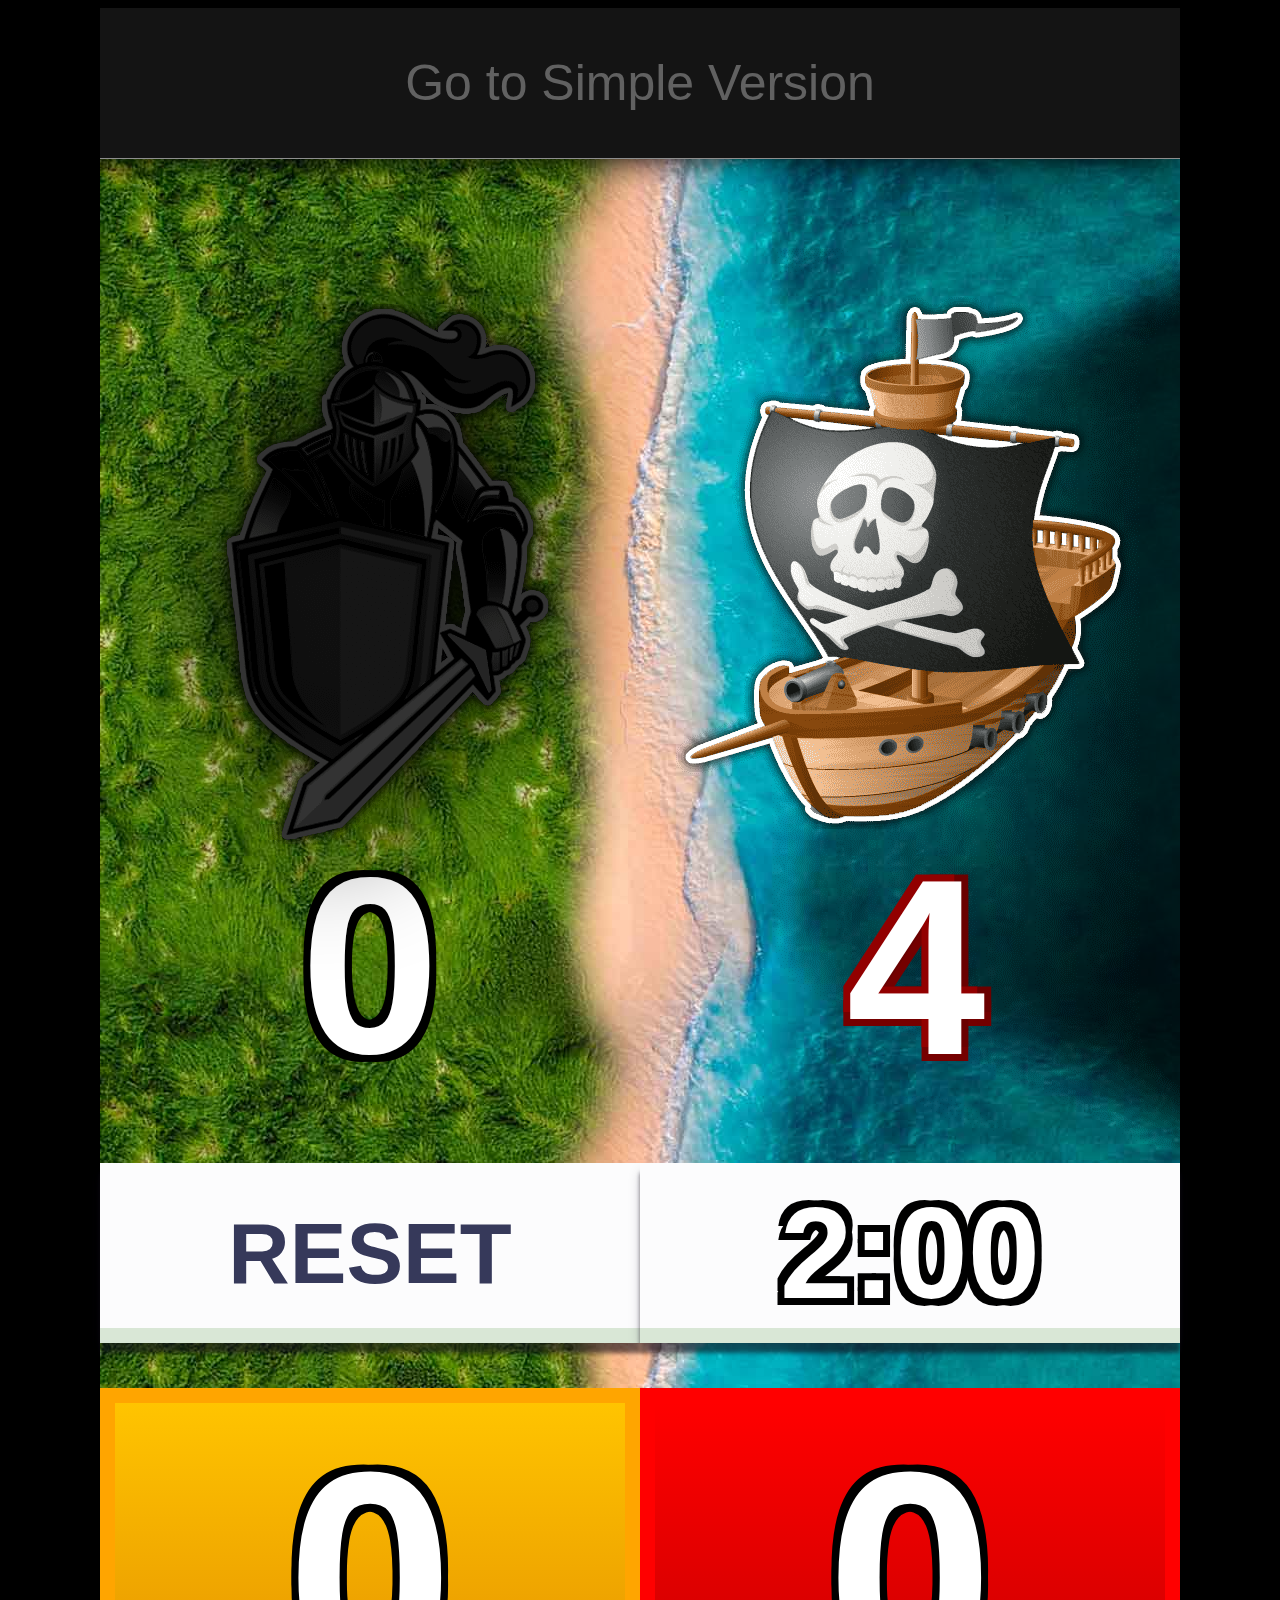
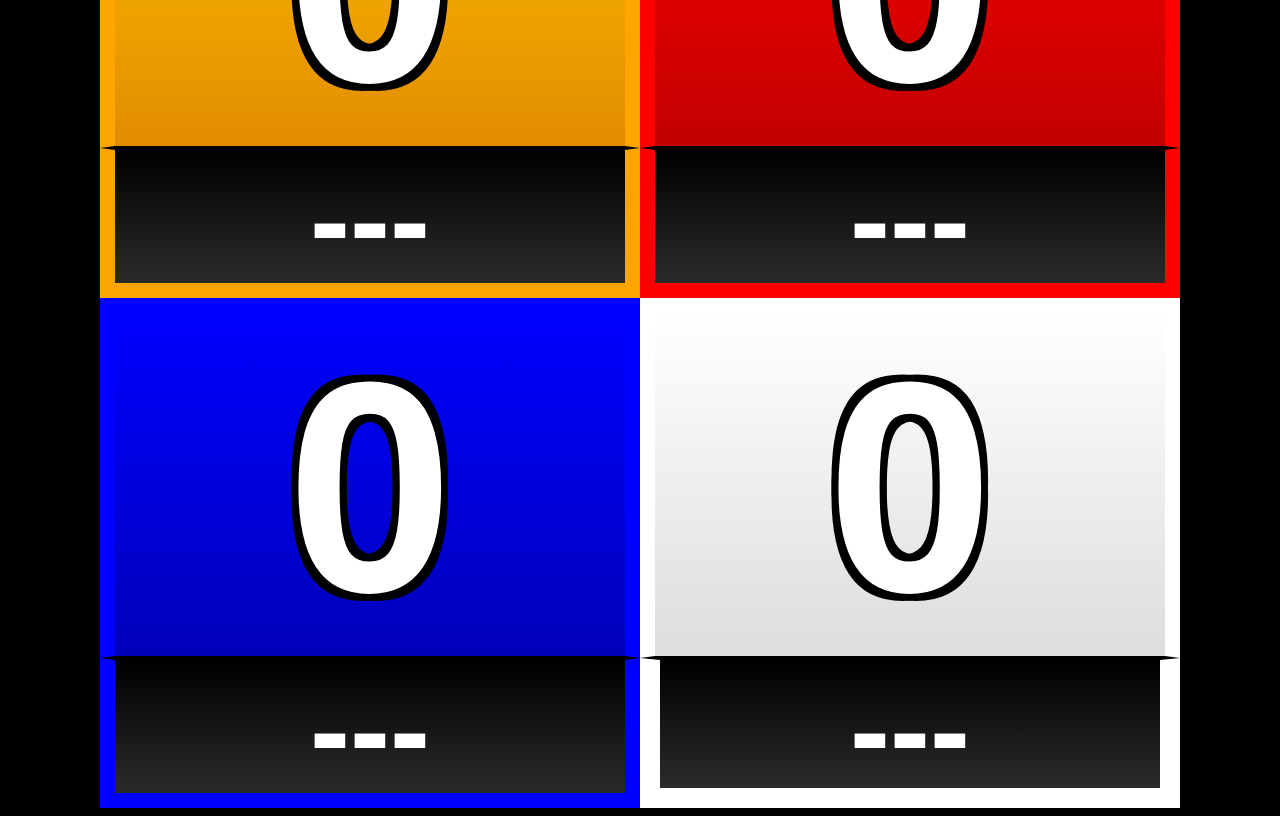
==== index.html @ 20a2a445 "Add files via upload" ====
<!DOCTYPE html>
<html lang="en">

<head>
    <meta charset='UTF-8'>
    <title>Catan-C&K simple scoreboard</title>
    <link rel="stylesheet" type="text/css" href="css/styles.css">

    <style>
        .button-link {
            background-color: #141414;
            color: rgb(97, 97, 97);
            text-decoration: none;
            border: none;
            border-bottom: #8e8e8e;
            border-bottom-style: solid;
            border-bottom-width: 1px;
            position: absolute;
            height: 150px;
            width: 1080px;
            font-size: 50px;
            text-align: center;
            font-family: Arial, Helvetica, sans-serif;
            display: flex;
            justify-content: center;
            align-items: center;
            filter: drop-shadow(0 0 1rem rgb(0, 0, 0));
        }
    </style>
</head>

<body>


    <section>

        <dialog id="customDialog">
            <p>Reset?</p>
            <button id="cancel-reset">No</button>
            <button id="confirm-reset">Yes</button>
        </dialog>

        <div id="score">
            <div id="bk"><a href="simple.html" class="button-link">Go to Simple Version</a></div>


            <div class="score-column" id="score-knights">
                <img src="img/columns-bg-left.png" id="left-arrow" style="display:none;" alt="left-arrow-bg">
                <div class="score-column-elements">
                    <div class="score-top-box" id="score-top-box-knights">
                        <button id="active-knights-mov">
                            <img src="img/black-knight.png" id="img-knights" class="losing-side" alt="knight-image">
                        </button>
                    </div>
                    <div class="score-bottom-box" id="score-bottom-box-knight">
                        <p id="knight-count">0</p>
                    </div>

                </div>
            </div>

            <div class="score-column" id="score-barbarians">
                <img src="img/columns-bg-right.png" id="right-arrow" alt="right-arrow-bg">
                <div class="score-column-elements">
                    <div class="score-top-box " id="score-top-box-pirate">
                        <button id="barbs-ship-btn">
                            <div class="boat">
                                <img src="img/pirate.png" id="img-ship" class="glow-red" alt="pirateShip-image">
                            </div>
                        </button>

                    </div>
                    <div class="score-bottom-box" id="score-bottom-box-pirate">
                        <button id="barbs-count-btn">
                            <p id="barbs-count" class="glow-red">4</p>
                        </button>
                    </div>

                </div>
            </div>


            <div id="events">
                <img src="img/event-bg.png" alt="events-background" id="event-bg">
                <img src="" alt="event-img" id="event-img">
            </div>

        </div>

        <div id="reset">

            <div class="reset-section">
                <button class="button-30" id="reset-btn">RESET</button>
            </div>
            <div class="reset-section">
                <button class="button-30 timerButton" id="clock-btn">
                    <p id="timerDisplay">2:00</p>
                </button>
            </div>

        </div>

        <div id="knight-count-container">

            <div class="top-row">
                <div class="score-box">
                    <button class="player-score-btn" id="orange">0</button>
                    <button class="minus-btn" id="minus-orange">---</button>
                </div>
                <div class="score-box">
                    <button class="player-score-btn" id="red">0</button>
                    <button class="minus-btn" id="minus-red">---</button>
                </div>
            </div>

            <div class="bottom-row">
                <div class="score-box">
                    <button class="player-score-btn" id="blue">0</button>
                    <button class="minus-btn" id="minus-blue">---</button>
                </div>
                <div class="score-box">
                    <button class="player-score-btn" id="white">0</button>
                    <button class="minus-btn" id="minus-white">---</button>
                </div>
            </div>

        </div>


    </section>

    <script src="js/script.js"></script>

</body>

</html>
---- css/styles.css ----
.glow-red {
  -webkit-animation: glow-red 1.5s alternate infinite;
  animation: glow-red 1.5s alternate infinite;
}

@-webkit-keyframes glow-red {
  0% {
    -webkit-filter: brightness(1) drop-shadow(0 0 0.5rem rgba(249, 0, 0, 0.988));
    filter: brightness(1) drop-shadow(0 0 1rem rgba(249, 0, 0, 0.988));
  }

  100% {
    -webkit-filter: brightness(1.1) drop-shadow(0 0 4rem rgb(255, 0, 0)) hue-rotate(0deg) contrast(120%);
    filter: brightness(1.1) drop-shadow(0 0 4rem rgba(249, 0, 0, 0.988)) hue-rotate(0deg) contrast(120%);

  }
}

@keyframes glow-red {
  0% {
    -webkit-filter: brightness(1) drop-shadow(0 0 0.5rem rgba(249, 0, 0, 0.988));
    filter: brightness(1) drop-shadow(0 0 1rem rgba(249, 0, 0, 0.988));
  }

  100% {
    -webkit-filter: brightness(1.1) drop-shadow(0 0 4rem rgb(255, 0, 0)) hue-rotate(0deg) contrast(120%);
    filter: brightness(1.1) drop-shadow(0 0 4rem rgb(255, 0, 0)) hue-rotate(0deg) contrast(120%);

  }
}

.glow-white {
  -webkit-animation: glow-white 1.5s alternate infinite;
  animation: glow-white 1.5s alternate infinite;
}

@-webkit-keyframes glow-white {
  0% {
    -webkit-filter: brightness(1) drop-shadow(0 0 0.5rem rgb(255, 255, 255));
    filter: brightness(1) drop-shadow(0 0 0.5rem rgb(255, 255, 255));
  }

  100% {
    -webkit-filter: brightness(1.1) drop-shadow(0 0 3rem rgb(255, 255, 255)) hue-rotate(0deg) contrast(120%);
    filter: brightness(1.1) drop-shadow(0 0 3rem rgba(255, 255, 255, 0.988)) hue-rotate(0deg) contrast(120%);

  }
}

@keyframes glow-white {
  0% {
    -webkit-filter: brightness(1) drop-shadow(0 0 0.5rem rgb(255, 255, 255));
    filter: brightness(1) drop-shadow(0 0 0.5rem rgb(255, 255, 255));
  }

  100% {
    -webkit-filter: brightness(1.1) drop-shadow(0 0 3rem rgb(255, 255, 255)) hue-rotate(0deg) contrast(120%);
    filter: brightness(1.1) drop-shadow(0 0 3rem rgb(255, 255, 255)) hue-rotate(0deg) contrast(120%);

  }
}

.losing-side {

  -webkit-filter: drop-shadow(0 0 4rem rgb(0, 0, 0)) grayscale(1) brightness(0.2);
  filter: drop-shadow(0 0 4rem rgb(0, 0, 0)) grayscale(1) brightness(0.2);

}

/*======================================================================*/
#barbs-ship-btn,
#barbs-count-btn,
#active-knights-mov {
  border-radius: 50%;
  position: relative;

}

#active-knights-mov {
  height: 540px;
  width: 540px;
  background: transparent;
  border: none;
}

.button-30 {
  align-items: center;
  appearance: none;
  background-color: #FCFCFD;
  border-width: 0;
  box-shadow: rgba(14, 11, 21, 0.54) 0 10px 4px, rgba(45, 35, 66, 0.3) 0 7px 13px -3px, #d9e7d6 0 -15px 0 inset;
  box-sizing: border-box;
  color: #36395A;
  cursor: pointer;
  display: inline-flex;

  justify-content: center;
  line-height: 1;
  list-style: none;
  overflow: hidden;
  padding-left: 16px;
  padding-right: 16px;
  position: relative;
  text-align: left;
  text-decoration: none;
  transition: box-shadow .15s, transform .15s;
  -webkit-user-select: none;
  user-select: none;
  touch-action: manipulation;
  white-space: nowrap;
  will-change: box-shadow, transform;

}


p {
  margin: 0;
  padding: 0;
}

body {
  background-color: black;
}

section {
  height: 2400px;
  width: 1080px;
  margin: 0 auto;
  background-image: url('../img/top-background.jpg');

}

#score {
  height: 1140px;
  width: 1080px;
  display: flex;
  flex-direction: row;
  justify-content: space-between;

}

#reset {
  height: 240px;
  text-align: center;
  display: flex;
  flex-direction: row;
  justify-content: space-between;
}

#reset-btn {
  height: 180px;
  width: 540px;
  font-size: 85px;
  font-weight: bold;
  margin-top: 15px;

}

#knight-count-container {
  height: 1020px;
  width: 1080px;
  background-color: greenyellow;
  display: flex;
  flex-direction: column;
  justify-content: space-between;

}

#score-box {
  height: 510px;
  width: 540px;

}

.top-row,
.bottom-row {
  display: flex;
  justify-content: space-between;

}

.player-score-btn {
  height: 360px;
  width: 540px;
  font-size: 300px;
  font-weight: bold;
  color: white;
  text-shadow: -7px -7px 0 #000, 7px -7px 0 #000, -7px 7px 0 #000, 7px 7px 0 #000;

}

.minus-btn {
  height: 150px;
  width: 540px;
  font-weight: bold;
  font-size: 120px;
  color: white;
  background: rgb(0, 0, 0);
  background: linear-gradient(180deg, rgba(0, 0, 0, 1) 0%, rgba(43, 43, 43, 1) 100%);

}

.minus-btn:active {
  background: black;

}

#orange {
  background: orange;
  background: linear-gradient(180deg, rgba(255, 196, 0, 1) 0%, rgba(226, 140, 0, 1) 100%);

  border-style: solid;

  border-top-width: 15px;
  border-top-color: orange;

  border-left-width: 15px;
  border-left-color: orange;

  border-right-width: 15px;
  border-right-color: orange;
}


#orange:active {
  background: orange;
}

#minus-orange {
  border-style: solid;

  border-bottom-width: 15px;
  border-bottom-color: orange;

  border-left-width: 15px;
  border-left-color: orange;

  border-right-width: 15px;
  border-right-color: orange;
}

#red {
  background: red;
  background: linear-gradient(180deg, rgba(255, 0, 0, 1) 0%, rgba(194, 0, 0, 1) 100%);

  border-style: solid;

  border-top-width: 15px;
  border-top-color: red;

  border-left-width: 15px;
  border-left-color: red;

  border-right-width: 15px;
  border-right-color: red;

}

#red:active {
  background: red;
}

#minus-red {
  border-style: solid;

  border-bottom-width: 15px;
  border-bottom-color: red;

  border-left-width: 15px;
  border-left-color: red;

  border-right-width: 15px;
  border-right-color: red;
}

#blue {
  background: blue;
  background: linear-gradient(180deg, rgba(0, 0, 255, 1) 0%, rgba(0, 0, 186, 1) 100%);

  border-style: solid;

  border-top-width: 15px;
  border-top-color: blue;

  border-left-width: 15px;
  border-left-color: blue;

  border-right-width: 15px;
  border-right-color: blue;

}

#blue:active {
  background: blue;
}

#minus-blue {
  border-style: solid;

  border-bottom-width: 15px;
  border-bottom-color: blue;

  border-left-width: 15px;
  border-left-color: blue;

  border-right-width: 15px;
  border-right-color: blue;
}

#white {
  background: white;
  background: linear-gradient(180deg, rgba(255, 255, 255, 1) 0%, rgba(221, 221, 221, 1) 100%);

  border-style: solid;

  border-top-width: 15px;
  border-top-color: white;

  border-left-width: 15px;
  border-left-color: white;

  border-right-width: 15px;
  border-right-color: white;
}

#white:active {
  background: rgb(255, 255, 255);
}

#minus-white {
  border-style: solid;

  border-bottom-width: 20px;
  border-bottom-color: white;

  border-left-width: 20px;
  border-left-color: white;

  border-right-width: 20px;
  border-right-color: white;

}

.score-column {
  margin-top: 240px;
  height: 900px;
  width: 540px;
  display: flex;
  justify-content: space-between;

}

#left-arrow,
#right-arrow {
  position: absolute;
  z-index: -1;
  opacity: 0.8;


}

#score-knights,
#score-barbarians {
  z-index: 1;
  overflow: hidden;
}

.score-column-elements {
  display: block;
}

.score-top-box {
  height: 540px;
  width: 540px;

}

#score-top-box-knights img {
  margin-top: 55px;
}

#score-top-box-pirate img {
  margin-top: 40px;
}

.score-bottom-box {
  height: 360px;
  width: 540px;
}

.score-bottom-box p {
  margin-top: 35px;

}

#barbs-count {
  text-shadow: -7px -7px 0 #920000, 7px -7px 0 #6a0000, -7px 7px 0 #760000, 7px 7px 0 #740000;
}

.score-bottom-box p {
  text-align: center;
  font-size: 250px;
  font-weight: bold;
  color: white;
  text-shadow: -7px -7px 0 #000, 7px -7px 0 #000, -7px 7px 0 #000, 7px 7px 0 #000;
  font-family: 'Segoe UI', Tahoma, Geneva, Verdana, sans-serif;
}

#score-top-box-pirate button {
  height: 540px;
  width: 540px;
  background: transparent;
  border: none;
}

#score-top-box-pirate button:active,
#score-bottom-box-pirate button:active,
#active-knights-mov:active {
  background-color: rgba(192, 0, 0, 0.5);

}

#score-bottom-box-pirate button {
  height: 360px;
  width: 540px;
  background: transparent;
  border: none;

}

#knight-count,
#barbs-count {
  height: 360px;
  width: 540px;
}

.reset-section {
  width: 540px;
  display: flex;
  justify-content: space-between;
}

#clock-btn {
  height: 180px;
  width: 540px;
  font-size: 130px;
  font-weight: bold;
  margin-top: 15px;
  color: white;
  text-shadow: -7px -7px 0 #000, 7px -7px 0 #000, -7px 7px 0 #000, 7px 7px 0 #000;
  -webkit-tap-highlight-color: transparent;

}

/******************************************************/

.boat {
  animation: boat 9s cubic-bezier(0.36, 0.45, 0.63, 0.53) -.125s infinite;
  will-change: transform;
}

@keyframes boat {
  0% {
    transform: translate3d(0px, 0px, 0px) rotateZ(-2deg);
  }

  25% {
    transform: translate3d(0px, 10px, 30px) rotateZ(1deg);
  }

  50% {
    transform: translate3d(-20px, -10px, 30px) rotateZ(-1deg);
  }

  75% {
    transform: translate3d(10px, -10px, 30px) rotateZ(1deg);
  }

  100% {
    transform: translate3d(0px, 0px, 0px) rotateZ(-2deg);

  }
}

.active-knights {
  animation: patrol 9s cubic-bezier(0.36, 0.45, 0.63, 0.53) -.125s infinite;
  will-change: transform;
}

@keyframes patrol {

  /**/
  0% {
    transform: translate3d(0px, 0px, 0px);
  }

  20% {
    transform: translate3d(5px, -10px, 0px);
  }

  40% {
    transform: translate3d(5px, 10px, 0px);
  }

  60% {
    transform: translate3d(-5px, -10px, 0px);
  }

  80% {
    transform: translate3d(-5px, 10px, 0px);
  }

  100% {
    transform: translate3d(0px, 0px, 0px);
  }
}


/******************************************************************/

/* Style for the dialog overlay (background) */
dialog::backdrop {
  background-color: rgba(0, 0, 0, 0.8);
}

/* Style for the dialog container */
dialog {
  width: 800px;
  height: 400px;
  padding: 50px;
  border-radius: 50px;
  box-shadow: 0 0 10px rgba(0, 0, 0, 0.3);
  text-align: center;
  font-size: 100px;
  font-family: 'Segoe UI', Tahoma, Geneva, Verdana, sans-serif;
  font-weight: bold;
  border-width: 5px;
  border-style: solid;
  border-color: #000;
  background-color: #ffffffe5;
  top: -500px;
  overflow: hidden;

}

/* Style for the buttons inside the dialog */
dialog button {
  padding: 10px 20px;
  border-radius: 20px;
  font-size: 70px;
  width: 320px;
  height: 150px;
  margin: 30px 20px;
  display: inline-block;
  color: #E6EAEF;
  user-select: none;
  font-weight: bold;
  text-shadow: -7px -7px 0 #000, 7px -7px 0 #000, -7px 7px 0 #000, 7px 7px 0 #000;
  border-width: 5px;
  border-style: solid;
  position: relative;
  overflow: hidden;

}

#confirm-reset {
  box-shadow: 0 4px 4px -4px rgba(255, 255, 255, 0.9) inset, 0 160px 80px -80px rgba(255, 255, 255, 0.15) inset, 0 -4px 4px -4px rgba(0, 0, 0, 0.7) inset, 0 -160px 80px -80px rgba(0, 0, 0, 0.06) inset, 0 36px 32px -16px rgba(0, 0, 0, 0.4), 0 8px 4px -4px rgba(0, 0, 0, 0.3), 28px 28px 32px -16px rgba(0, 0, 0, 0.1), -28px 28px 32px -16px rgba(0, 0, 0, 0.1), 0 -16px 48px 8px rgba(91, 215, 35, 0.2);
  background-color: #54eb0e;
  border-color: #2a6210;


}

#cancel-reset {
  box-shadow: 0 4px 4px -4px rgba(255, 255, 255, 0.9) inset, 0 160px 80px -80px rgba(255, 255, 255, 0.15) inset, 0 -4px 4px -4px rgba(0, 0, 0, 0.7) inset, 0 -160px 80px -80px rgba(0, 0, 0, 0.06) inset, 0 36px 32px -16px rgba(0, 0, 0, 0.4), 0 8px 4px -4px rgba(0, 0, 0, 0.3), 28px 28px 32px -16px rgba(0, 0, 0, 0.1), -28px 28px 32px -16px rgba(0, 0, 0, 0.1), 0 -16px 48px 8px rgba(91, 215, 35, 0.2);
  background-color: #ef0b0b;
  border-color: #621010;

}

dialog p {
  color: white;
  text-shadow: -7px -7px 0 #000, 7px -7px 0 #000, -7px 7px 0 #000, 7px 7px 0 #000;
  line-height: 1.8;

}

/************************* end dialog *****************************************/

/* events */

#events {
  width: 1080px;
  height: 900px;
  position: absolute;
  margin-top: 240px;
  display: none;
  overflow: hidden;

}

#event-bg {
  z-index: 2;
  position: absolute;
}


#event-img {
  z-index: 3;
  position: absolute;
}

.fadeIn {
  animation: fadeIn 0.5s ease-in-out 1;
  animation-fill-mode: forwards;
}

.fadeOut {
  animation: fadeOut 0.5s ease-in-out 1;
  animation-fill-mode: forwards;
}

@keyframes fadeIn {
  0% {
    opacity: 0;
  }

  100% {
    opacity: 1;
  }
}

@keyframes fadeOut {
  0% {
    opacity: 1;
  }

  100% {
    opacity: 0;
  }
}


/***************************************************************/

.fadeInLeft{
  animation: fadeInLeft 0.3s linear 0s 1 normal forwards;
}
@keyframes fadeInLeft {
	0% {
		opacity: 0;
		transform: translateX(-500px);
	}

	100% {
		opacity: 1;
		transform: translateX(0);
	}
}

.fadeInRight{
  animation: fadeInRight 0.3s linear 0s 1 normal forwards;

}
@keyframes fadeInRight {
	0% {
		opacity: 0;
		transform: translateX(500px);
	}

	100% {
		opacity: 1;
		transform: translateX(0);
	}
}

.fadeInTop{
  animation: fadeInTop 0.3s linear 0s 1 normal forwards;

}
@keyframes fadeInTop {
	0% {
		opacity: 0;
		transform: translateY(-500px);
	}

	100% {
		opacity: 1;
		transform: translateY(0);
	}
}
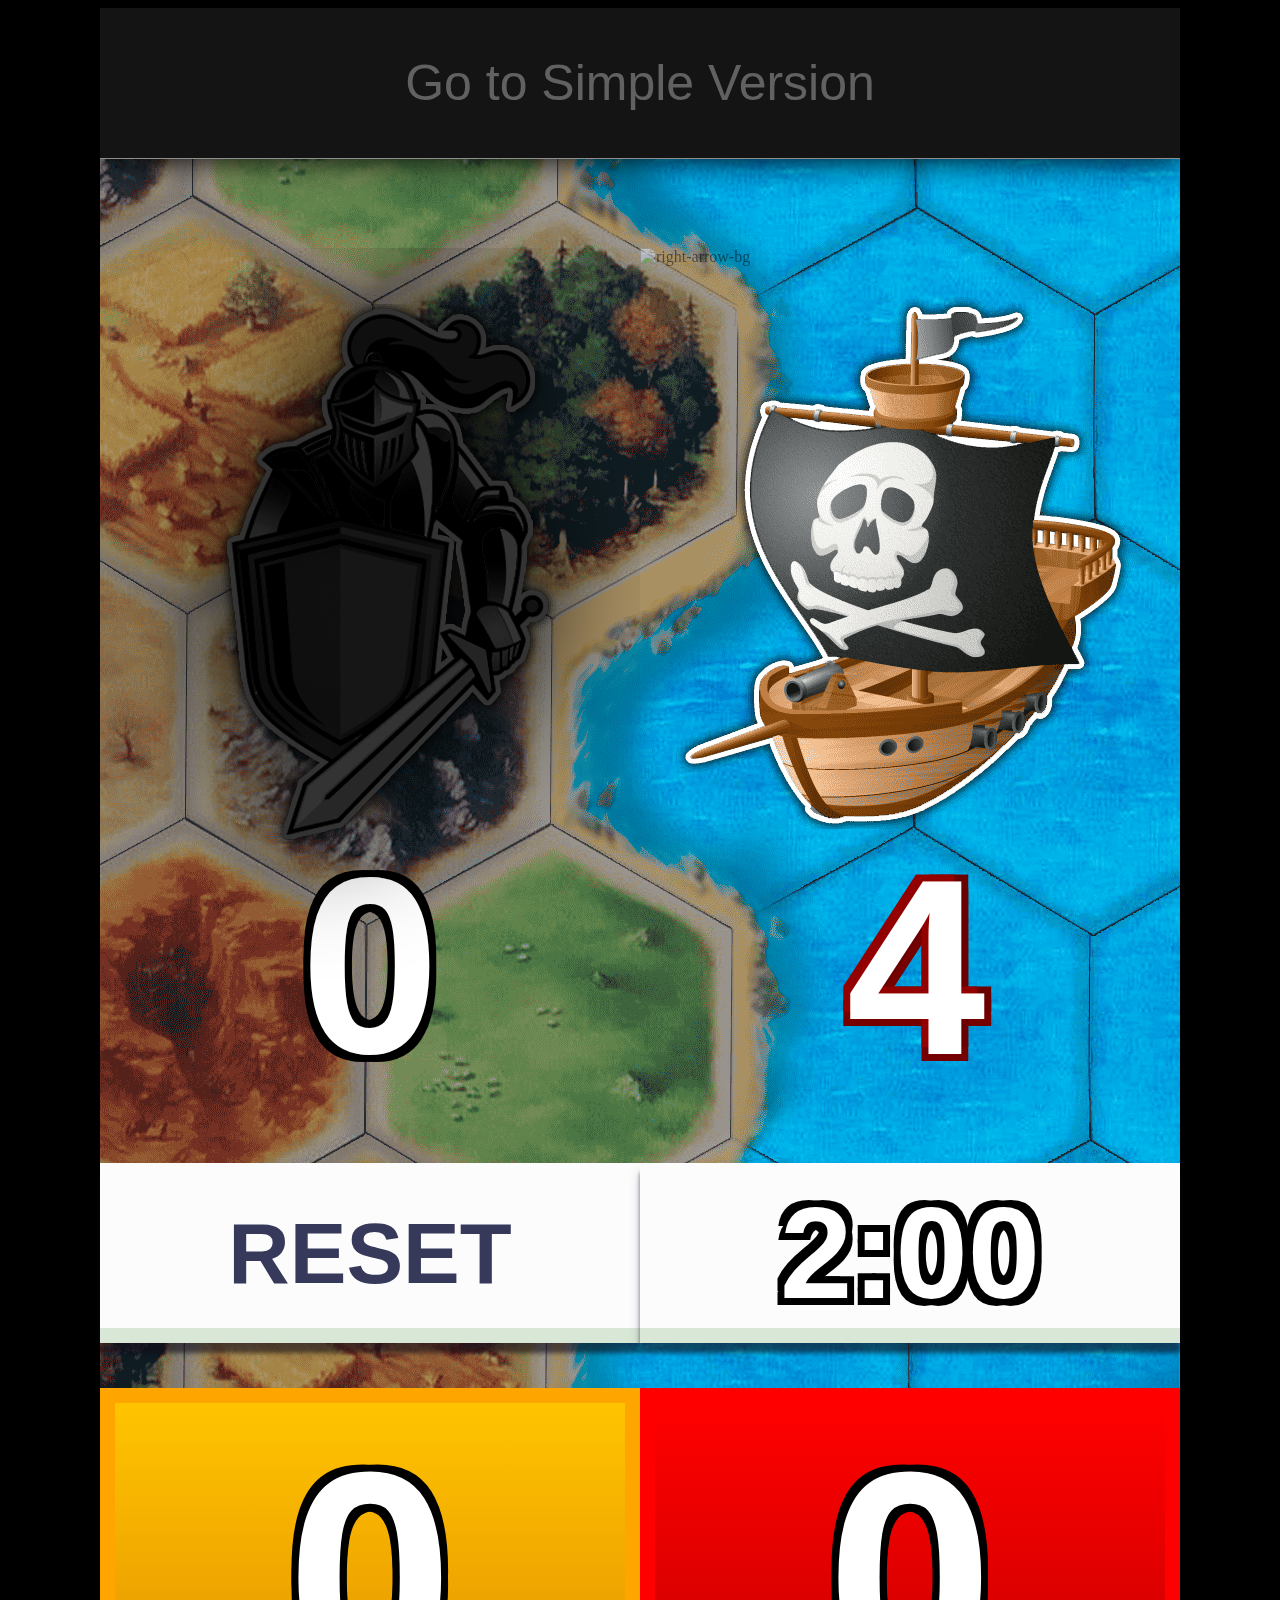
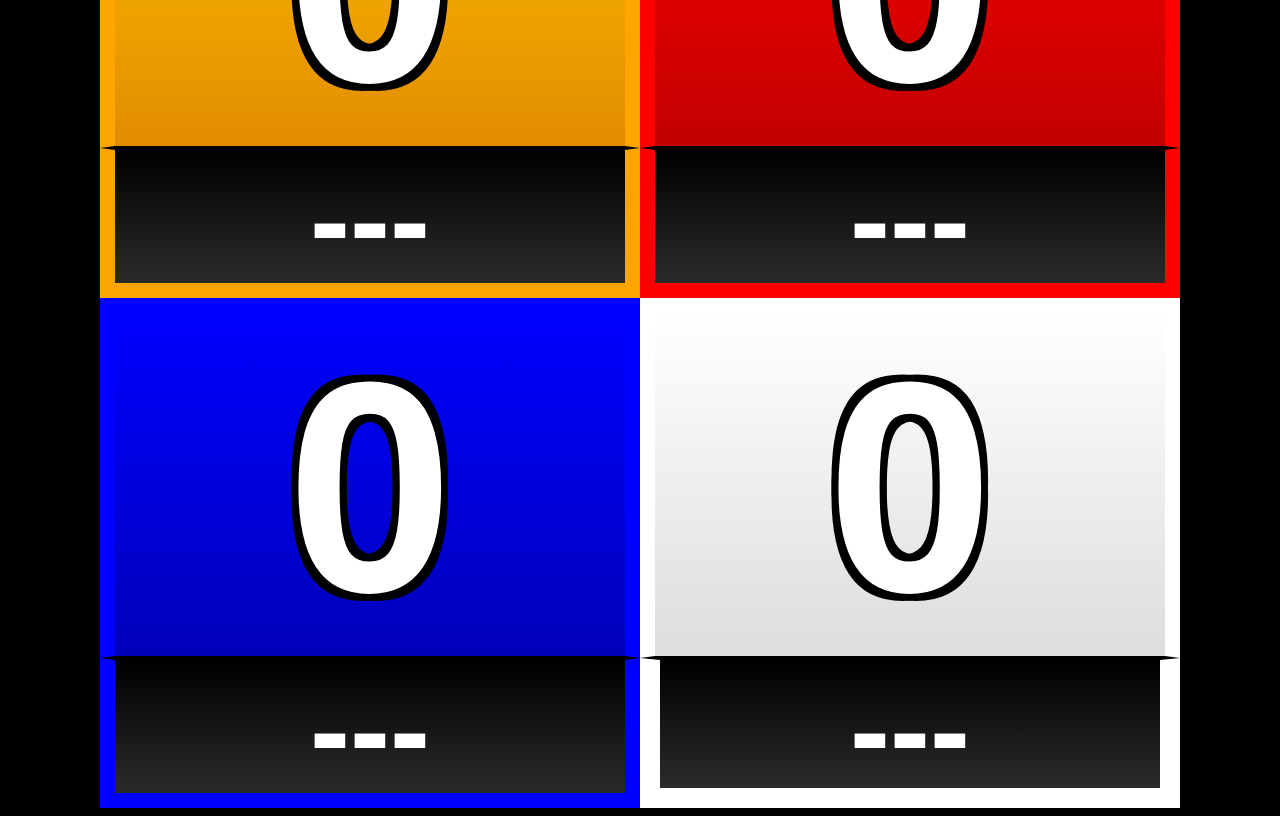
==== commit e6a5aced: "Add files via upload" ====
--- a/index.html
+++ b/index.html
@@ -33,6 +33,8 @@
 
 
     <section>
+        <img src="img/sea-shadow.png" id="sea-shadow"  alt="sea-shadow" style="display: none;">
+        <img src="img/land-shadow.png" id="land-shadow" alt="land-shadow" >
 
         <dialog id="customDialog">
             <p>Reset?</p>
@@ -45,8 +47,9 @@
 
 
             <div class="score-column" id="score-knights">
-                <img src="img/columns-bg-left.png" id="left-arrow" style="display:none;" alt="left-arrow-bg">
                 <div class="score-column-elements">
+                    <img src="#" id="left-arrow" alt="left-arrow-bg" style="display: none;">
+
                     <div class="score-top-box" id="score-top-box-knights">
                         <button id="active-knights-mov">
                             <img src="img/black-knight.png" id="img-knights" class="losing-side" alt="knight-image">
@@ -60,8 +63,9 @@
             </div>
 
             <div class="score-column" id="score-barbarians">
-                <img src="img/columns-bg-right.png" id="right-arrow" alt="right-arrow-bg">
                 <div class="score-column-elements">
+                    <img src="#" id="right-arrow"  alt="right-arrow-bg" >
+
                     <div class="score-top-box " id="score-top-box-pirate">
                         <button id="barbs-ship-btn">
                             <div class="boat">
--- a/css/styles.css
+++ b/css/styles.css
@@ -126,7 +126,7 @@
   height: 2400px;
   width: 1080px;
   margin: 0 auto;
-  background-image: url('../img/top-background.jpg');
+  background-image: url('../img/top-background.png');
 
 }
 
@@ -353,10 +353,12 @@
 #left-arrow,
 #right-arrow {
   position: absolute;
-  z-index: -1;
-  opacity: 0.8;
-
-
+  opacity: 0.5;
+}
+#sea-shadow,
+#land-shadow {
+  position: absolute;
+  opacity: 0.3;
 }
 
 #score-knights,
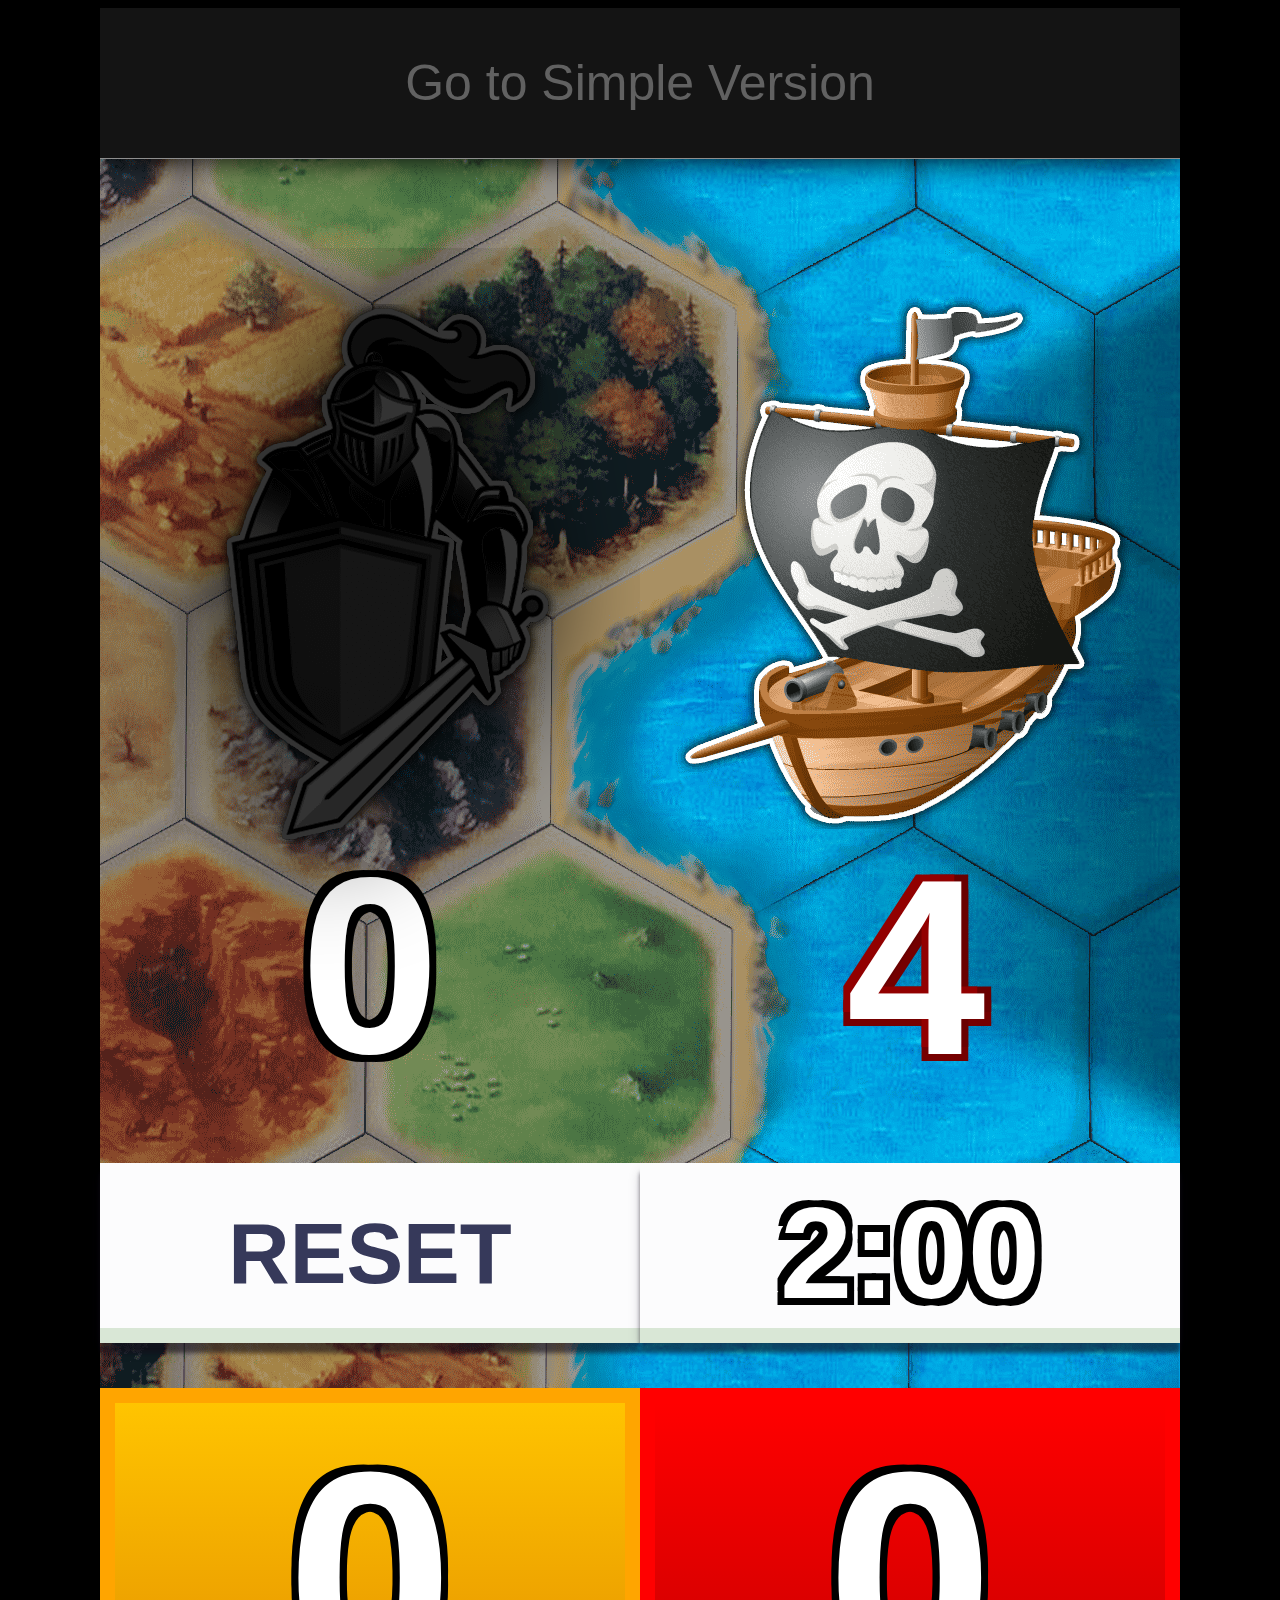
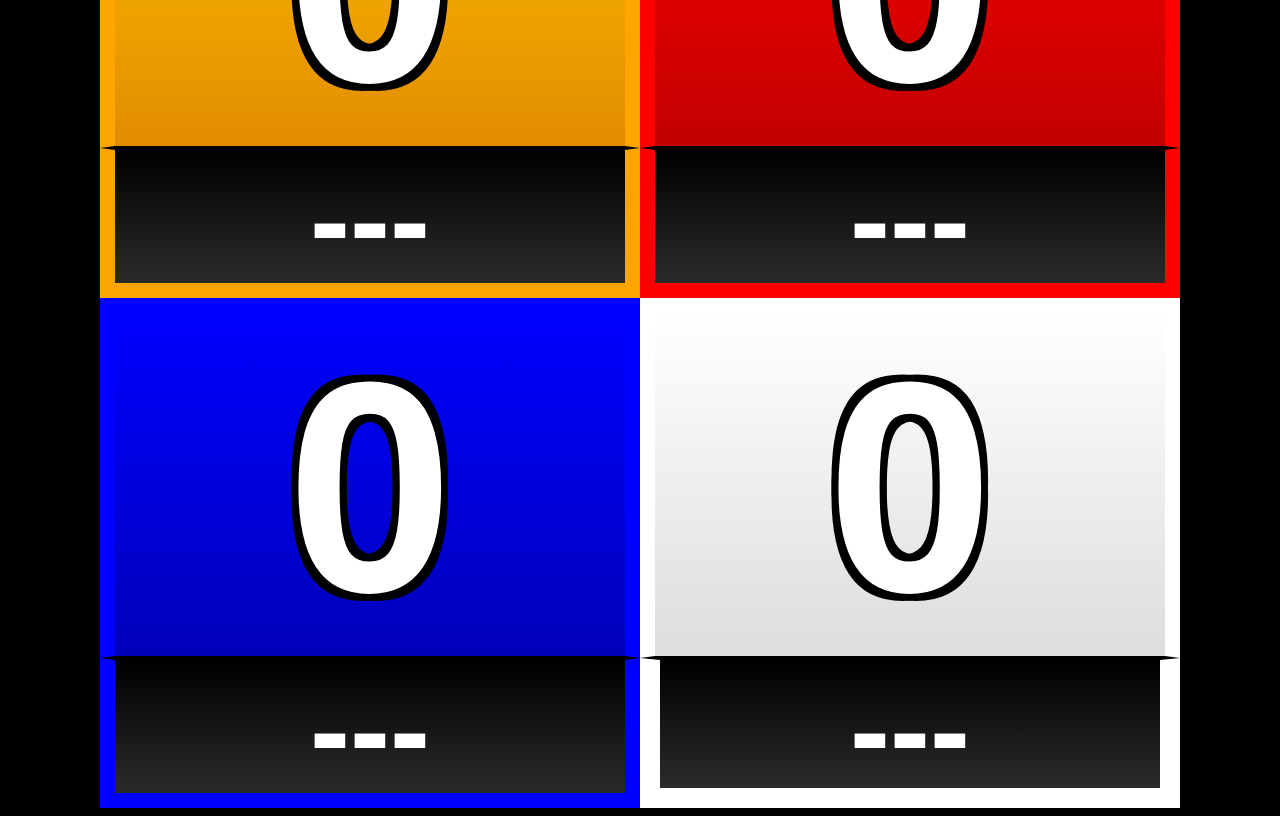
==== commit 26ceecb7: "Update index.html" ====
--- a/index.html
+++ b/index.html
@@ -48,7 +48,7 @@
 
             <div class="score-column" id="score-knights">
                 <div class="score-column-elements">
-                    <img src="#" id="left-arrow" alt="left-arrow-bg" style="display: none;">
+                    <img src="img/columns-bg-left.png" id="left-arrow" alt="left-arrow-bg" style="display: none;">
 
                     <div class="score-top-box" id="score-top-box-knights">
                         <button id="active-knights-mov">
@@ -64,7 +64,7 @@
 
             <div class="score-column" id="score-barbarians">
                 <div class="score-column-elements">
-                    <img src="#" id="right-arrow"  alt="right-arrow-bg" >
+                    <img src="img/columns-bg-right.png" id="right-arrow"  alt="right-arrow-bg" >
 
                     <div class="score-top-box " id="score-top-box-pirate">
                         <button id="barbs-ship-btn">
@@ -137,4 +137,4 @@
 
 </body>
 
-</html>+</html>
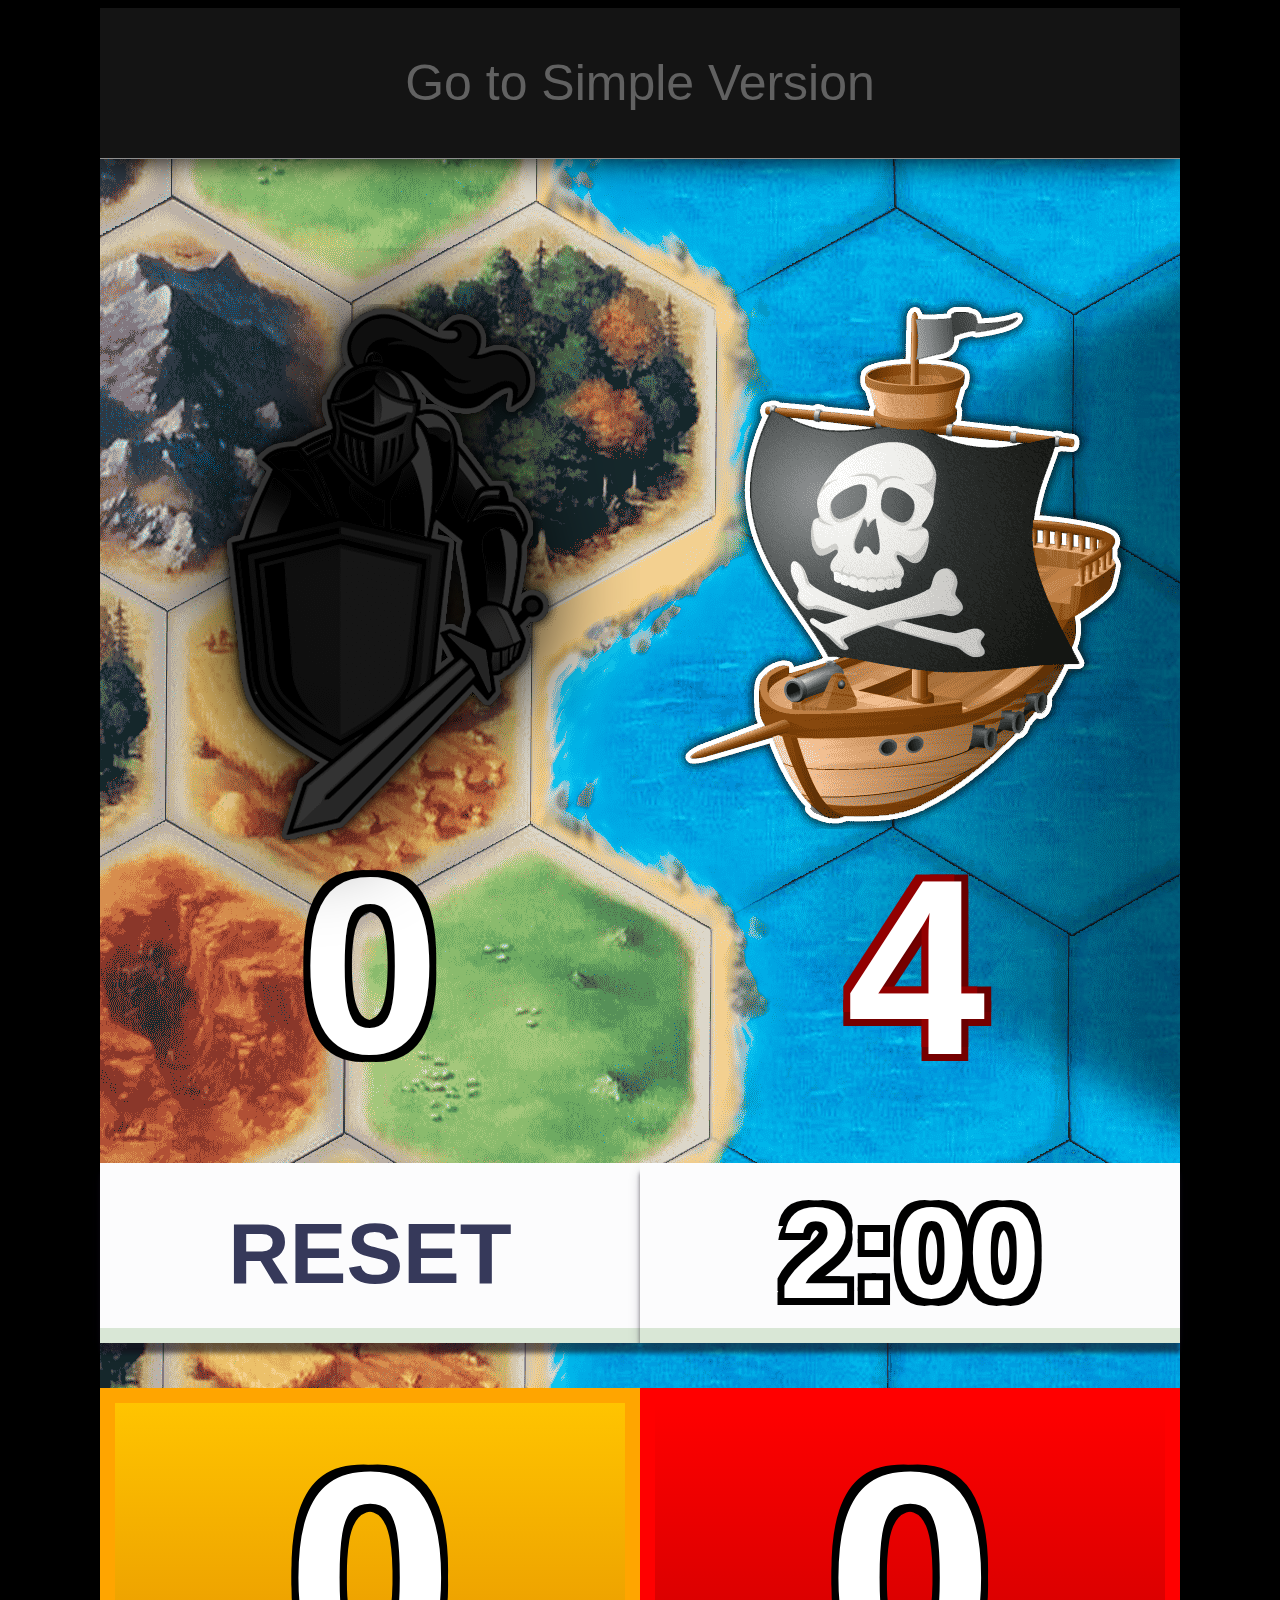
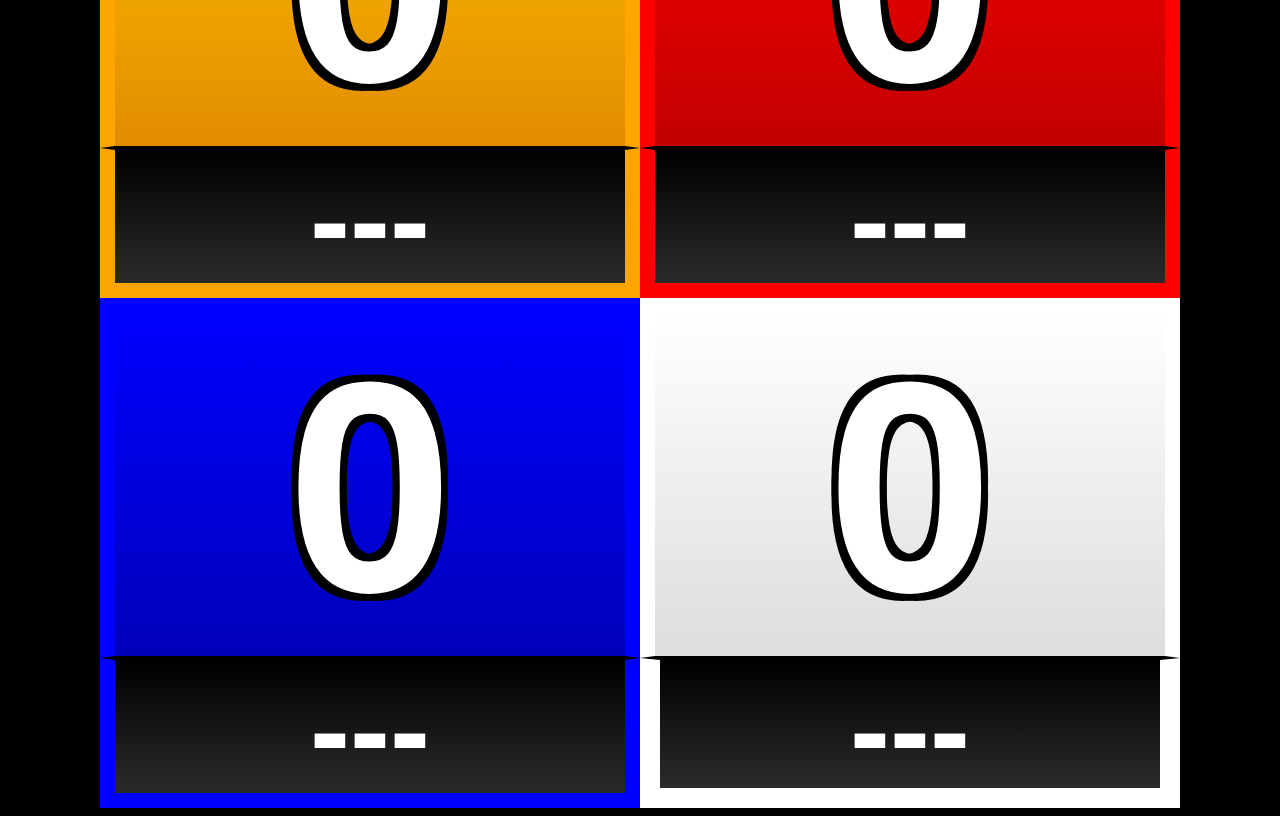
==== commit e4b554ef: "Update index.html" ====
--- a/index.html
+++ b/index.html
@@ -33,9 +33,7 @@
 
 
     <section>
-        <img src="img/sea-shadow.png" id="sea-shadow"  alt="sea-shadow" style="display: none;">
-        <img src="img/land-shadow.png" id="land-shadow" alt="land-shadow" >
-
+        
         <dialog id="customDialog">
             <p>Reset?</p>
             <button id="cancel-reset">No</button>
--- a/css/styles.css
+++ b/css/styles.css
@@ -62,8 +62,8 @@
 
 .losing-side {
 
-  -webkit-filter: drop-shadow(0 0 4rem rgb(0, 0, 0)) grayscale(1) brightness(0.2);
-  filter: drop-shadow(0 0 4rem rgb(0, 0, 0)) grayscale(1) brightness(0.2);
+  -webkit-filter: drop-shadow(0 0 3rem rgb(0, 0, 0)) grayscale(1) brightness(0.2);
+  filter: drop-shadow(0 0 3rem rgb(0, 0, 0)) grayscale(1) brightness(0.2);
 
 }
 
@@ -505,11 +505,11 @@
   }
 
   60% {
-    transform: translate3d(-5px, -10px, 0px);
+    transform: translate3d(-15px, -10px, 0px);
   }
 
   80% {
-    transform: translate3d(-5px, 10px, 0px);
+    transform: translate3d(-15px, 10px, 0px);
   }
 
   100% {
@@ -690,4 +690,4 @@
 		opacity: 1;
 		transform: translateY(0);
 	}
-}+}
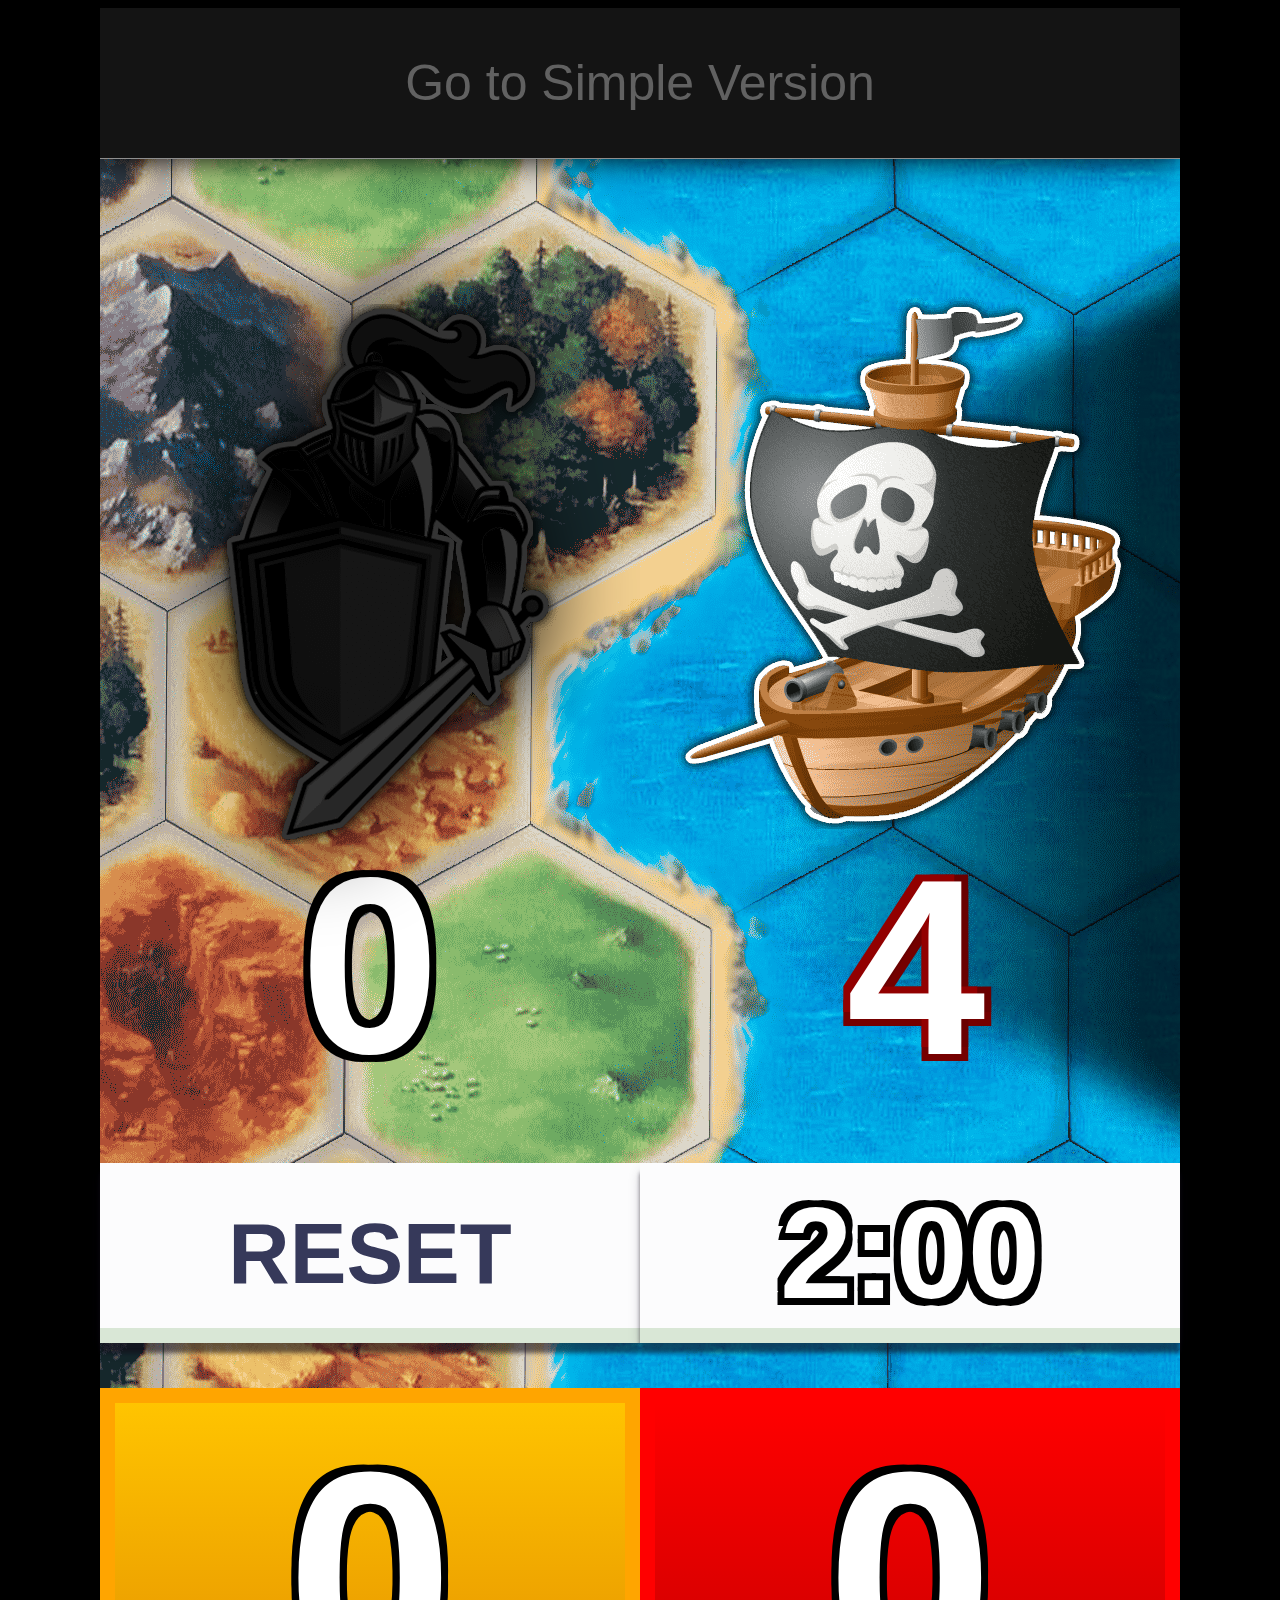
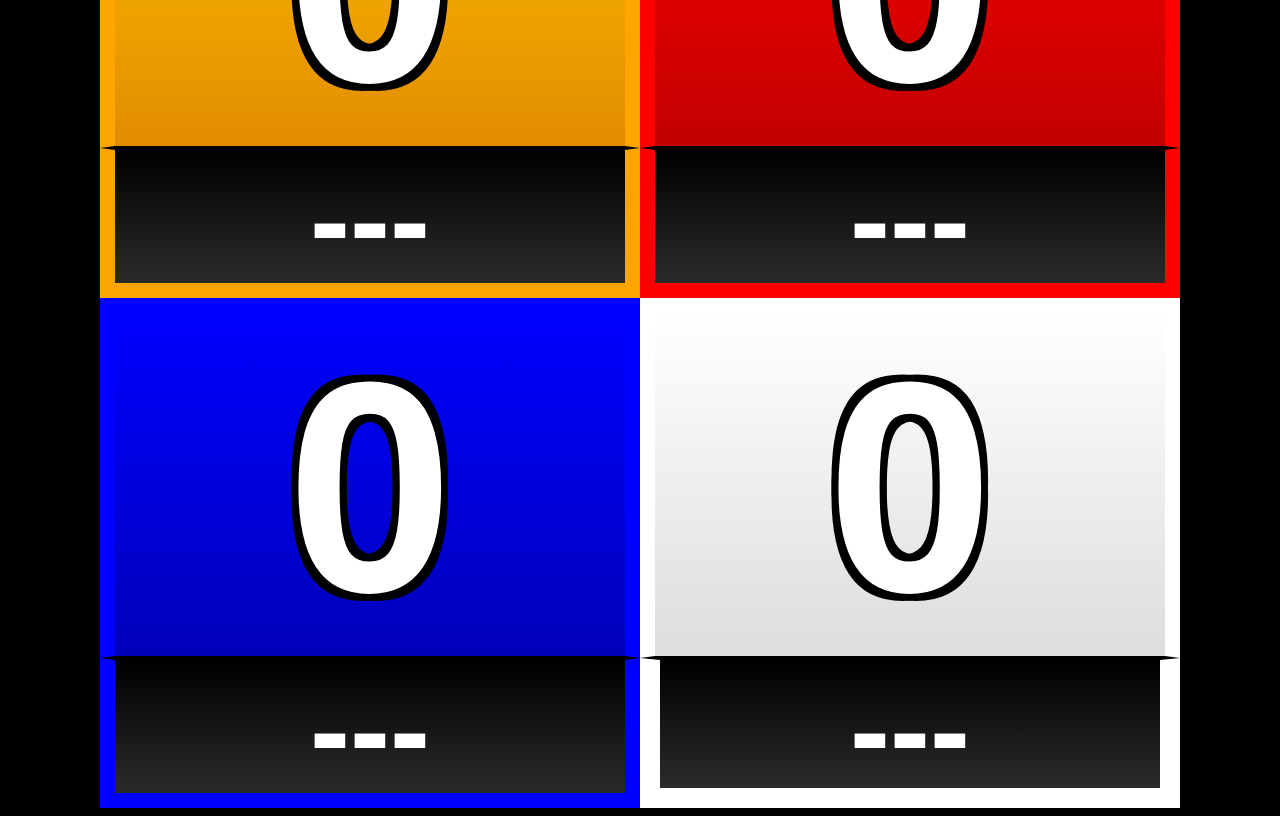
==== commit fe2dca40: "Add files via upload" ====
--- a/index.html
+++ b/index.html
@@ -5,6 +5,7 @@
     <meta charset='UTF-8'>
     <title>Catan-C&K simple scoreboard</title>
     <link rel="stylesheet" type="text/css" href="css/styles.css">
+
 
     <style>
         .button-link {
@@ -32,8 +33,9 @@
 <body>
 
 
-    <section>
-        
+    <section class="catanBg" id="backgroundImage">
+       
+
         <dialog id="customDialog">
             <p>Reset?</p>
             <button id="cancel-reset">No</button>
@@ -95,8 +97,9 @@
                 <button class="button-30" id="reset-btn">RESET</button>
             </div>
             <div class="reset-section">
-                <button class="button-30 timerButton" id="clock-btn">
-                    <p id="timerDisplay">2:00</p>
+                <button class="button-30 timerButton animated-button1" id="clock-btn">
+                     <p id="timerDisplay">2:00</p>
+
                 </button>
             </div>
 
@@ -135,4 +138,4 @@
 
 </body>
 
-</html>
+</html>--- a/css/styles.css
+++ b/css/styles.css
@@ -121,12 +121,17 @@
 body {
   background-color: black;
 }
-
 section {
   height: 2400px;
   width: 1080px;
   margin: 0 auto;
+}
+.catanBg {
   background-image: url('../img/top-background.png');
+}
+
+.defaultBg{
+  background-image: url('../img/top-background.jpg');
 
 }
 
@@ -353,12 +358,7 @@
 #left-arrow,
 #right-arrow {
   position: absolute;
-  opacity: 0.5;
-}
-#sea-shadow,
-#land-shadow {
-  position: absolute;
-  opacity: 0.3;
+  opacity: 0.8;
 }
 
 #score-knights,
@@ -690,4 +690,4 @@
 		opacity: 1;
 		transform: translateY(0);
 	}
-}
+}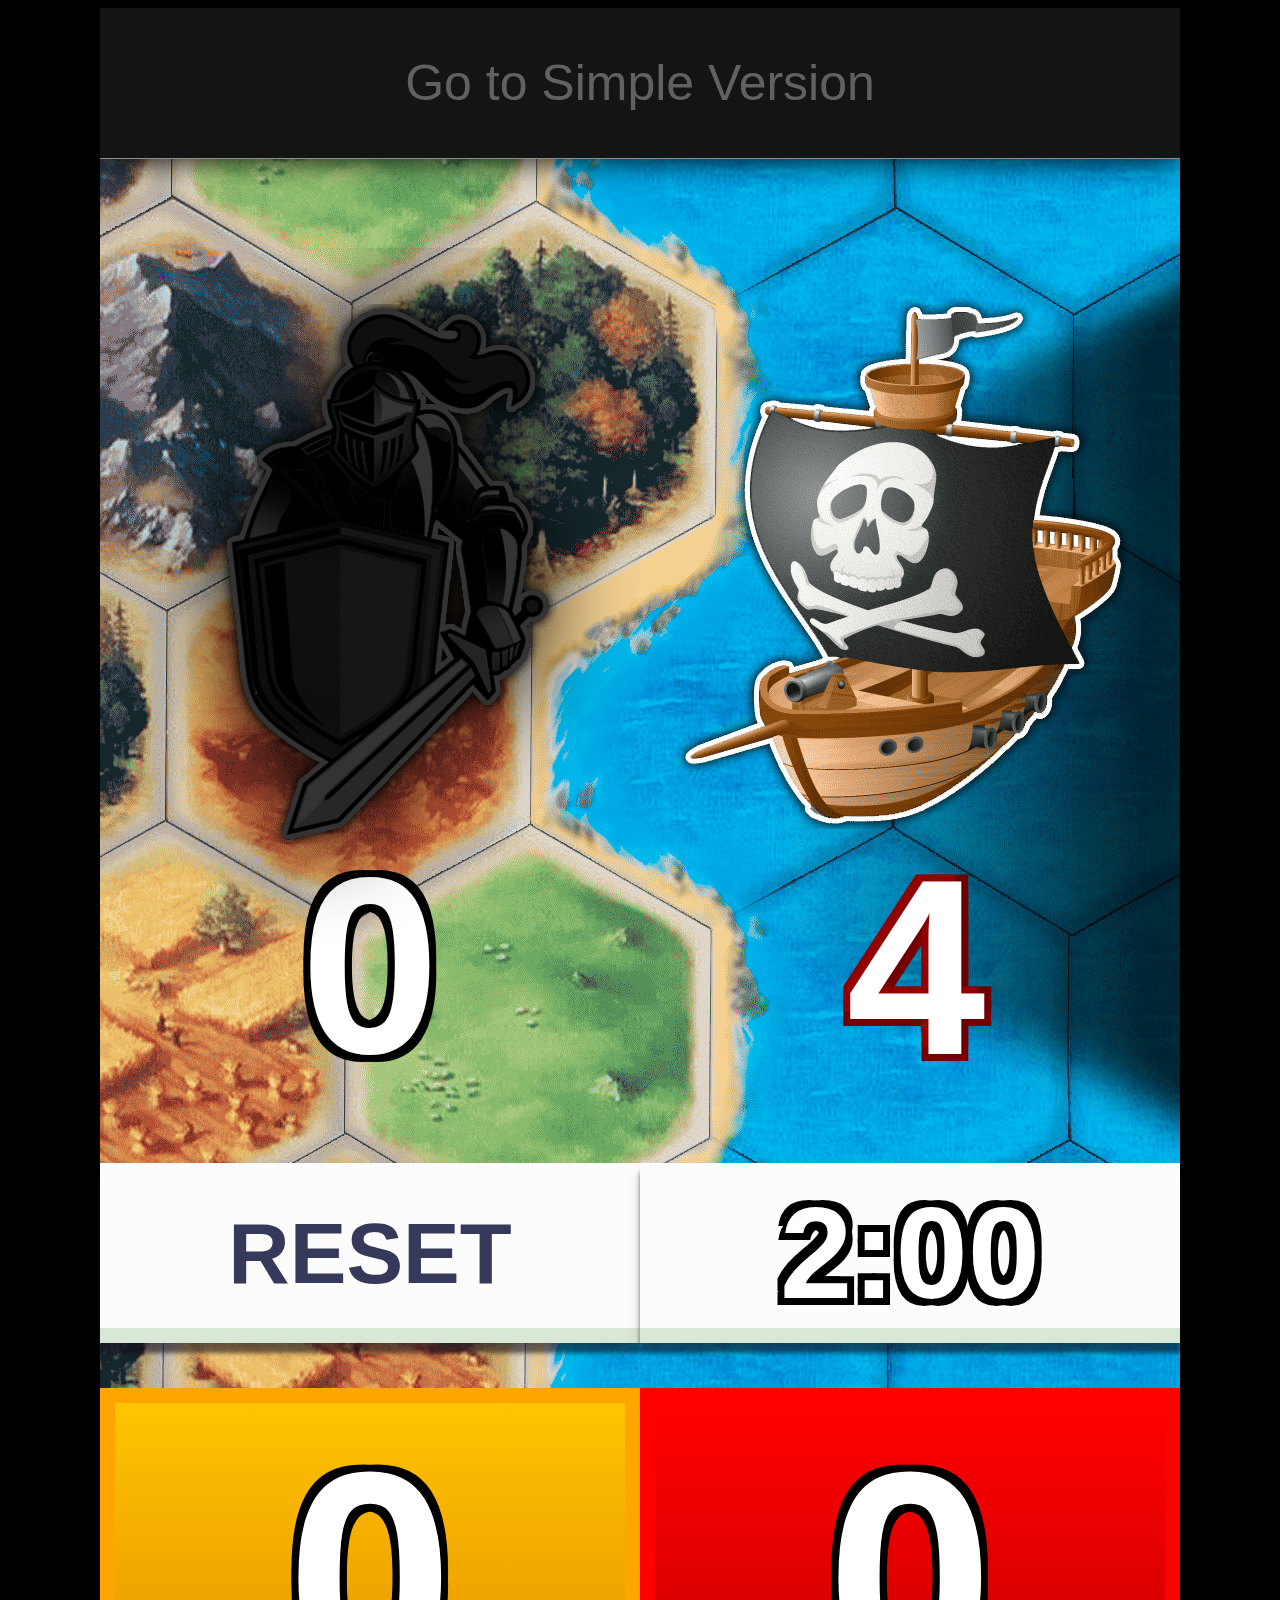
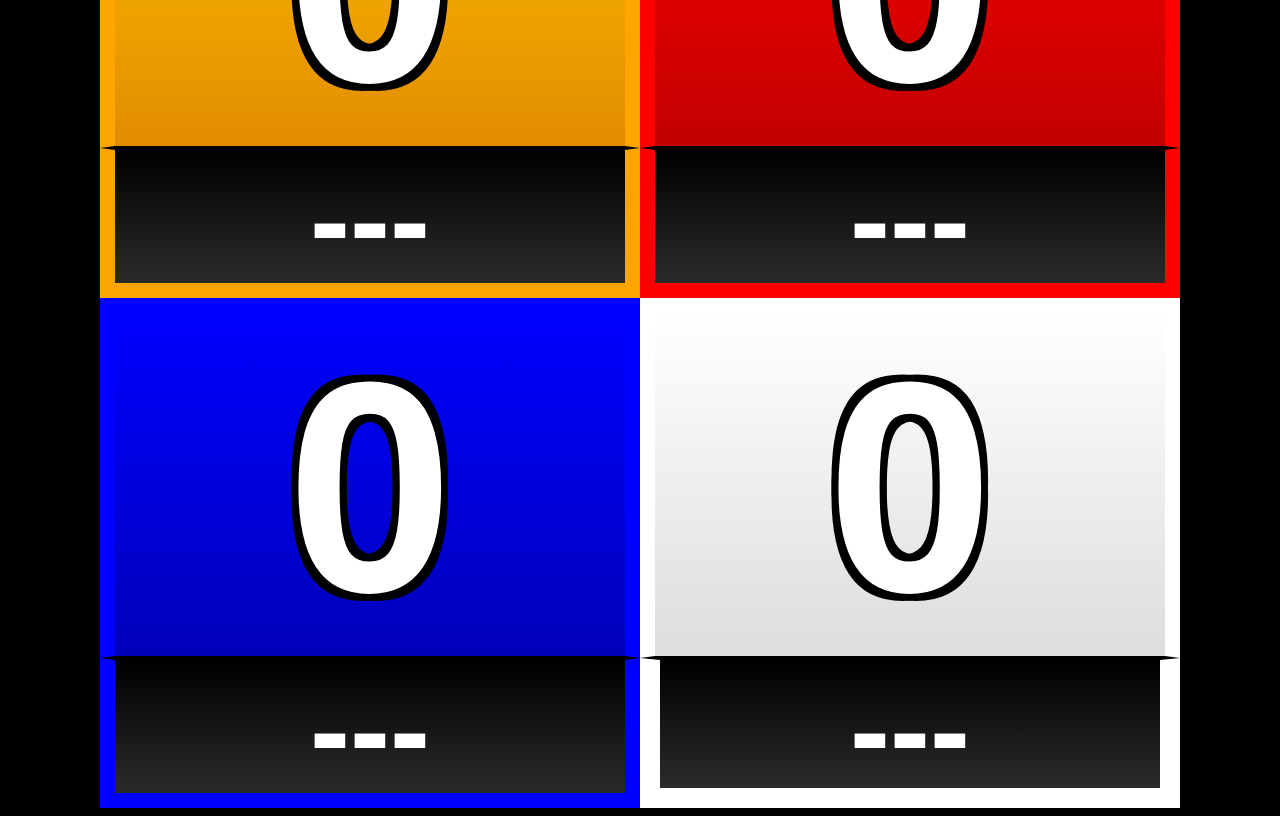
==== commit f4b07b20: "Add files via upload" ====
--- a/index.html
+++ b/index.html
@@ -5,8 +5,8 @@
     <meta charset='UTF-8'>
     <title>Catan-C&K simple scoreboard</title>
     <link rel="stylesheet" type="text/css" href="css/styles.css">
-
-
+    <link rel="icon" type="image/png" href="img/sheep.png" sizes="32x32">
+   
     <style>
         .button-link {
             background-color: #141414;
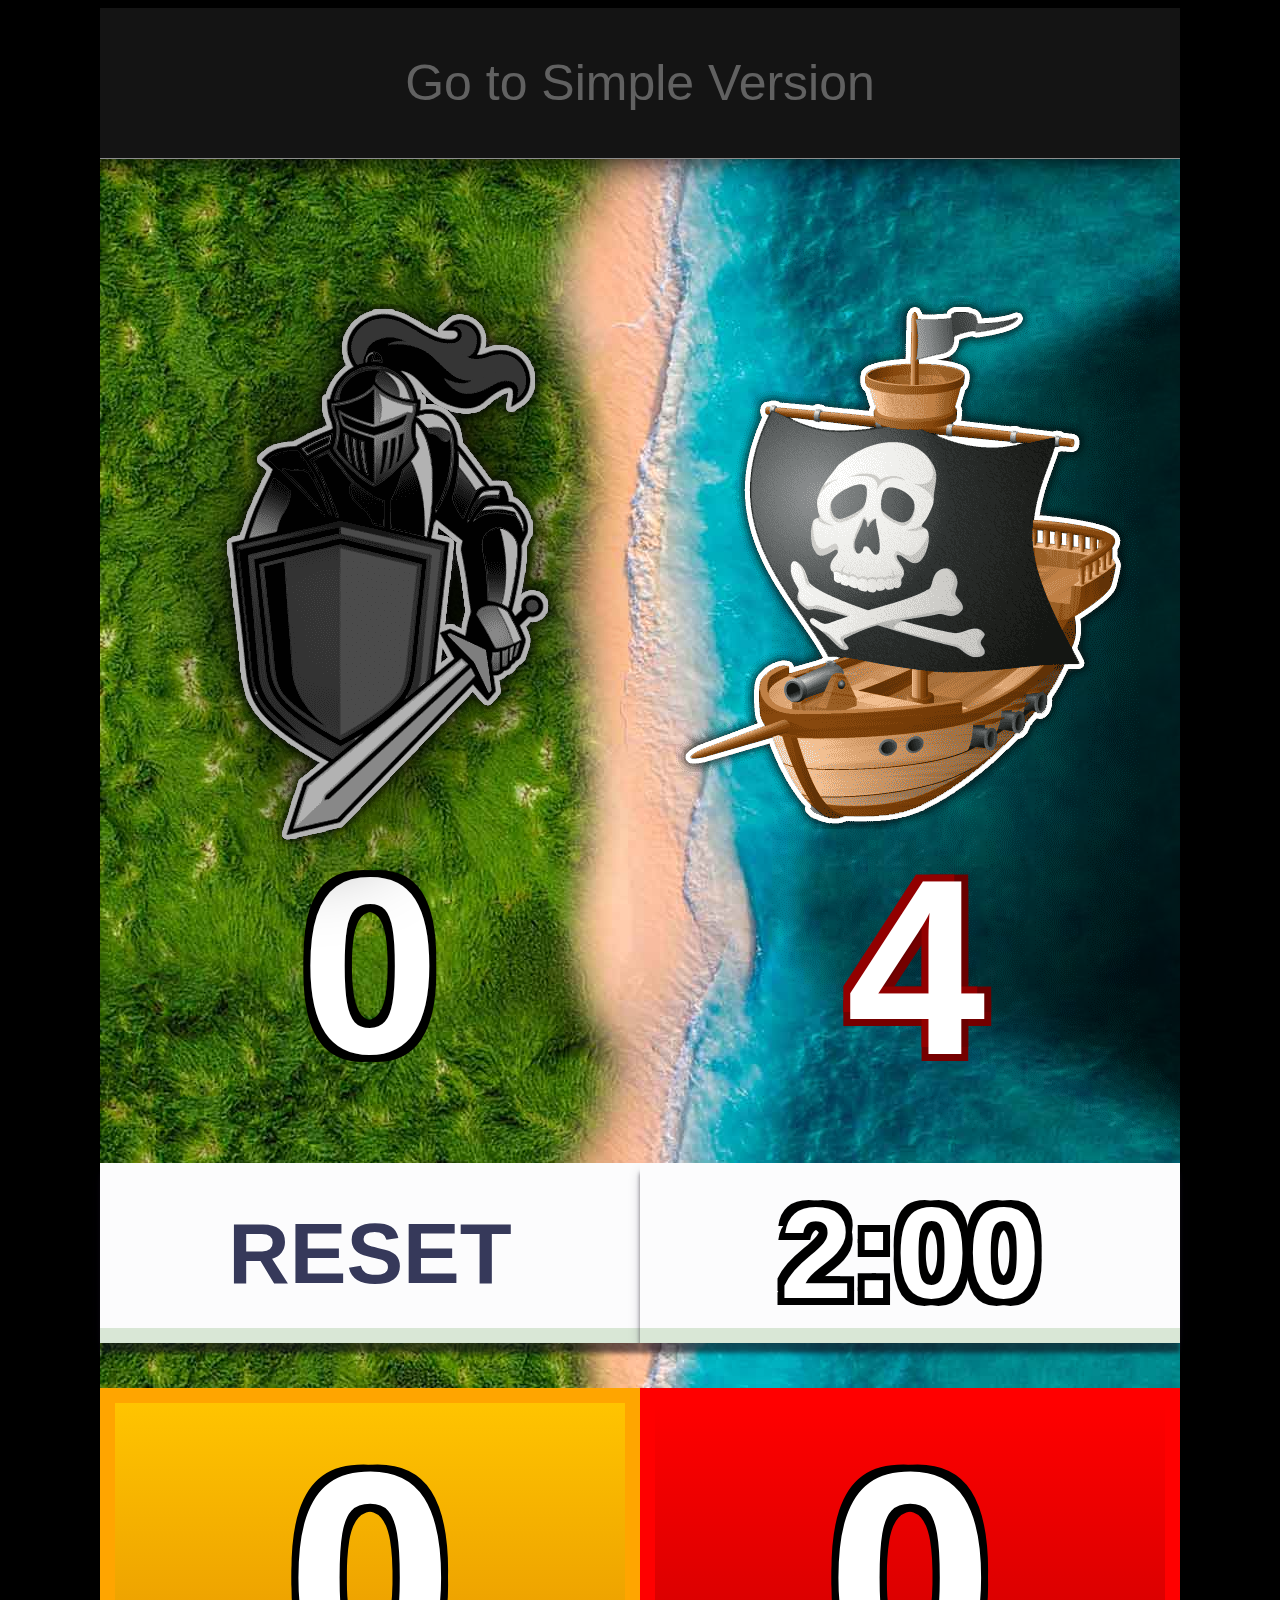
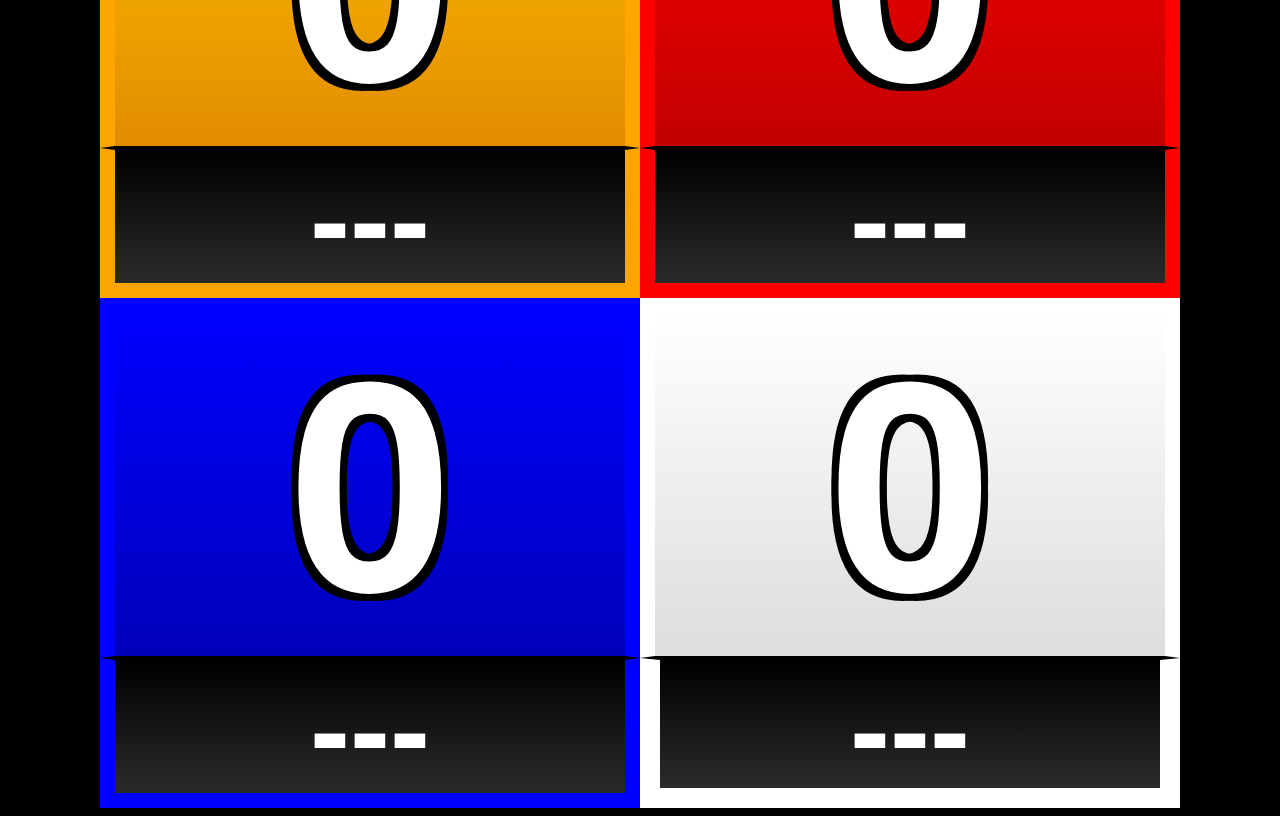
==== commit e7574bc6: "Update index.html" ====
--- a/index.html
+++ b/index.html
@@ -33,7 +33,7 @@
 <body>
 
 
-    <section class="catanBg" id="backgroundImage">
+    <section class="defaultBg" id="backgroundImage">
        
 
         <dialog id="customDialog">
@@ -138,4 +138,4 @@
 
 </body>
 
-</html>+</html>
--- a/css/styles.css
+++ b/css/styles.css
@@ -62,8 +62,8 @@
 
 .losing-side {
 
-  -webkit-filter: drop-shadow(0 0 3rem rgb(0, 0, 0)) grayscale(1) brightness(0.2);
-  filter: drop-shadow(0 0 3rem rgb(0, 0, 0)) grayscale(1) brightness(0.2);
+  -webkit-filter: drop-shadow(0 0 3rem rgb(0, 0, 0)) grayscale(1) brightness(0.7);
+  filter: drop-shadow(0 0 3rem rgb(0, 0, 0)) grayscale(1) brightness(0.7);
 
 }
 
@@ -690,4 +690,4 @@
 		opacity: 1;
 		transform: translateY(0);
 	}
-}+}
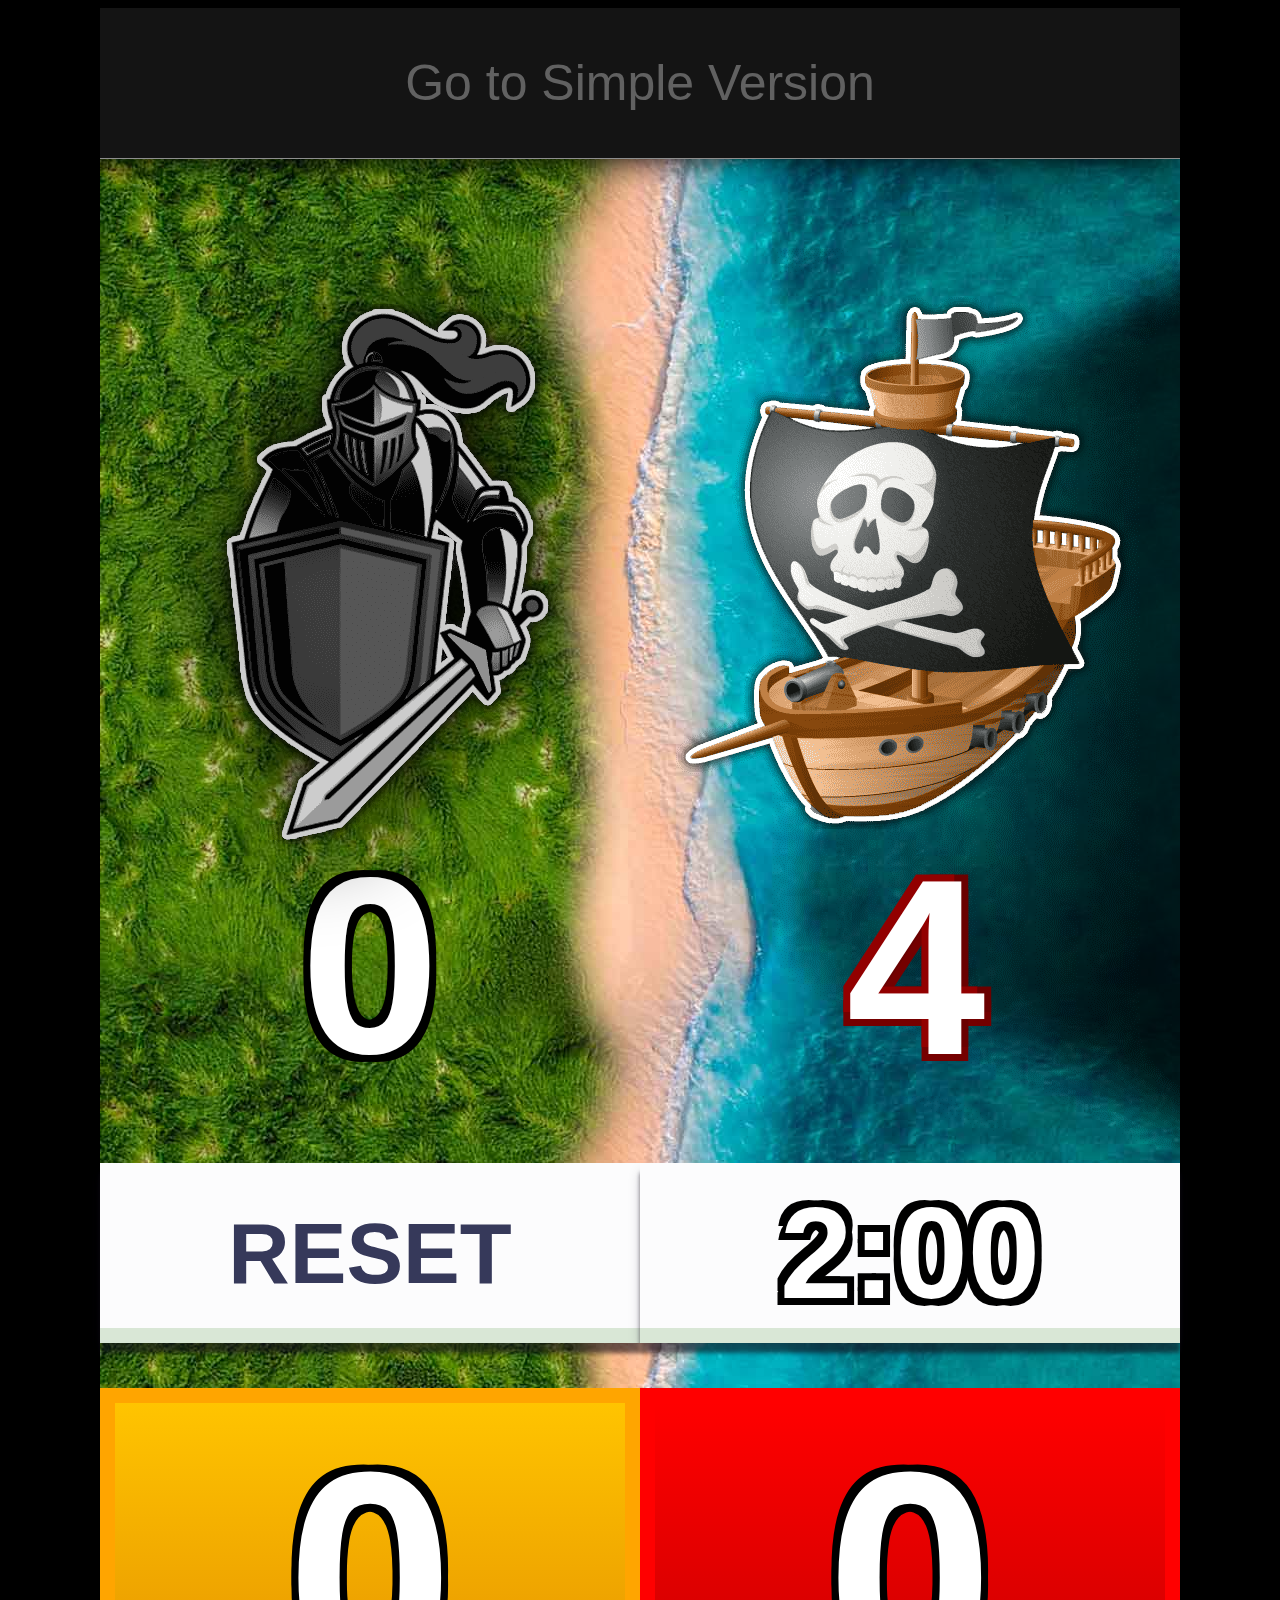
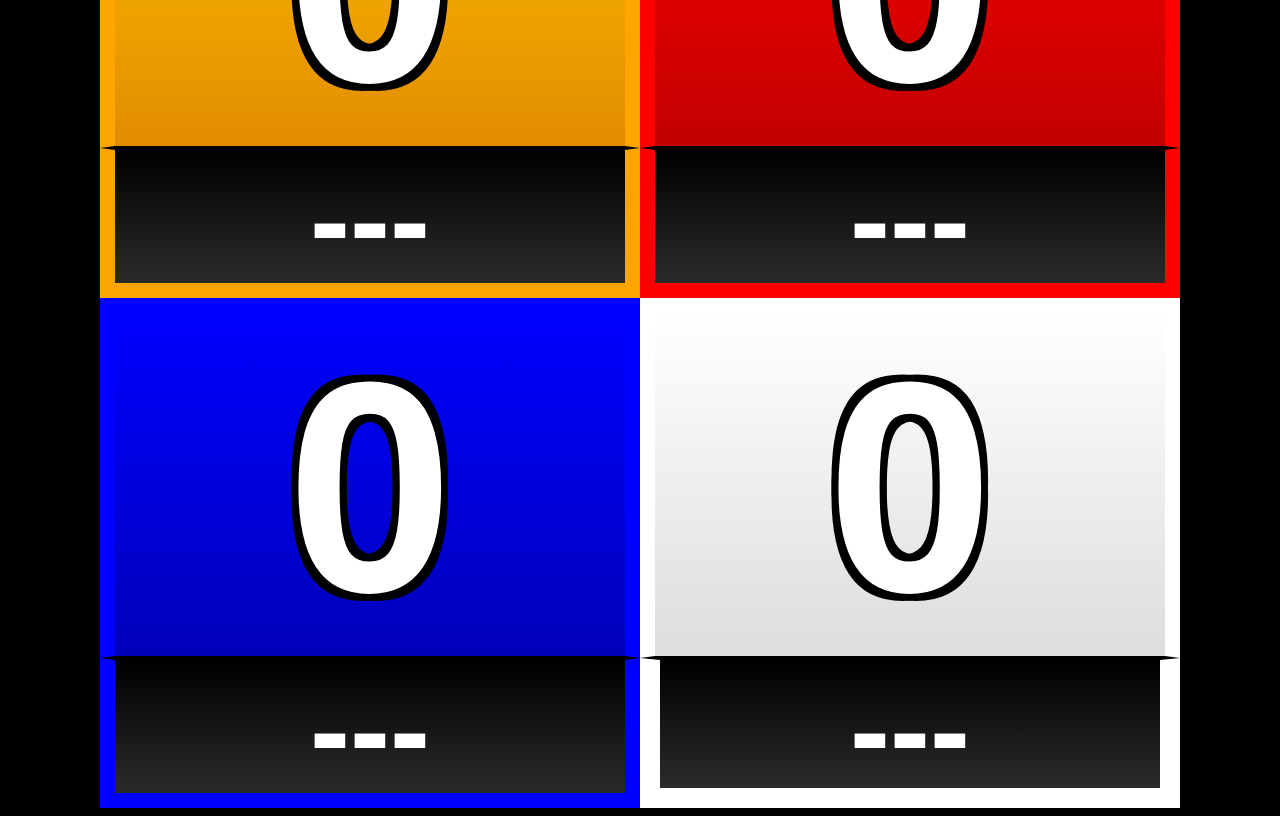
==== commit 3a3d12dd: "Add files via upload" ====
--- a/index.html
+++ b/index.html
@@ -38,8 +38,8 @@
 
         <dialog id="customDialog">
             <p>Reset?</p>
-            <button id="cancel-reset">No</button>
-            <button id="confirm-reset">Yes</button>
+            <button id="cancel-reset" onclick="cancelResetButtonFunc()">No</button>
+            <button id="confirm-reset" onclick="confirmResetButtonFunc()">Yes</button>
         </dialog>
 
         <div id="score">
@@ -51,7 +51,7 @@
                     <img src="img/columns-bg-left.png" id="left-arrow" alt="left-arrow-bg" style="display: none;">
 
                     <div class="score-top-box" id="score-top-box-knights">
-                        <button id="active-knights-mov">
+                        <button id="active-knights-mov" onclick="activeKnightsMovFunc()">
                             <img src="img/black-knight.png" id="img-knights" class="losing-side" alt="knight-image">
                         </button>
                     </div>
@@ -67,7 +67,7 @@
                     <img src="img/columns-bg-right.png" id="right-arrow"  alt="right-arrow-bg" >
 
                     <div class="score-top-box " id="score-top-box-pirate">
-                        <button id="barbs-ship-btn">
+                        <button id="barbs-ship-btn" onclick="barbsBtnFunc()">
                             <div class="boat">
                                 <img src="img/pirate.png" id="img-ship" class="glow-red" alt="pirateShip-image">
                             </div>
@@ -75,7 +75,7 @@
 
                     </div>
                     <div class="score-bottom-box" id="score-bottom-box-pirate">
-                        <button id="barbs-count-btn">
+                        <button id="barbs-count-btn" onclick="barbsCountFunc()">
                             <p id="barbs-count" class="glow-red">4</p>
                         </button>
                     </div>
@@ -94,10 +94,10 @@
         <div id="reset">
 
             <div class="reset-section">
-                <button class="button-30" id="reset-btn">RESET</button>
+                <button class="button-30" id="reset-btn" onclick="resetButtonFunc()">RESET</button>
             </div>
             <div class="reset-section">
-                <button class="button-30 timerButton animated-button1" id="clock-btn">
+                <button class="button-30 timerButton animated-button1" id="clock-btn" onclick="toogleTimerFunc()">
                      <p id="timerDisplay">2:00</p>
 
                 </button>
@@ -109,23 +109,23 @@
 
             <div class="top-row">
                 <div class="score-box">
-                    <button class="player-score-btn" id="orange">0</button>
-                    <button class="minus-btn" id="minus-orange">---</button>
+                    <button class="player-score-btn" id="orange" onclick="orangeButtonFunc()">0</button>
+                    <button class="minus-btn" id="minus-orange" onclick="minusOrangeButtonFunc()">---</button>
                 </div>
                 <div class="score-box">
-                    <button class="player-score-btn" id="red">0</button>
-                    <button class="minus-btn" id="minus-red">---</button>
+                    <button class="player-score-btn" id="red" onclick="redButtonFunc()">0</button>
+                    <button class="minus-btn" id="minus-red" onclick="minusRedButtonFunc()">---</button>
                 </div>
             </div>
 
             <div class="bottom-row">
                 <div class="score-box">
-                    <button class="player-score-btn" id="blue">0</button>
-                    <button class="minus-btn" id="minus-blue">---</button>
+                    <button class="player-score-btn" id="blue" onclick="blueButtonFunc()">0</button>
+                    <button class="minus-btn" id="minus-blue" onclick="minusBlueButtonFunc()">---</button>
                 </div>
                 <div class="score-box">
-                    <button class="player-score-btn" id="white">0</button>
-                    <button class="minus-btn" id="minus-white">---</button>
+                    <button class="player-score-btn" id="white" onclick="whiteButtonFunc()">0</button>
+                    <button class="minus-btn" id="minus-white" onclick="minusWhiteButtonFunc()">---</button>
                 </div>
             </div>
 
@@ -138,4 +138,4 @@
 
 </body>
 
-</html>
+</html>--- a/css/styles.css
+++ b/css/styles.css
@@ -62,8 +62,8 @@
 
 .losing-side {
 
-  -webkit-filter: drop-shadow(0 0 3rem rgb(0, 0, 0)) grayscale(1) brightness(0.7);
-  filter: drop-shadow(0 0 3rem rgb(0, 0, 0)) grayscale(1) brightness(0.7);
+  -webkit-filter: drop-shadow(0 0 3rem rgb(0, 0, 0)) grayscale(1) brightness(0.8);
+  filter: drop-shadow(0 0 3rem rgb(0, 0, 0)) grayscale(1) brightness(0.8);
 
 }
 
